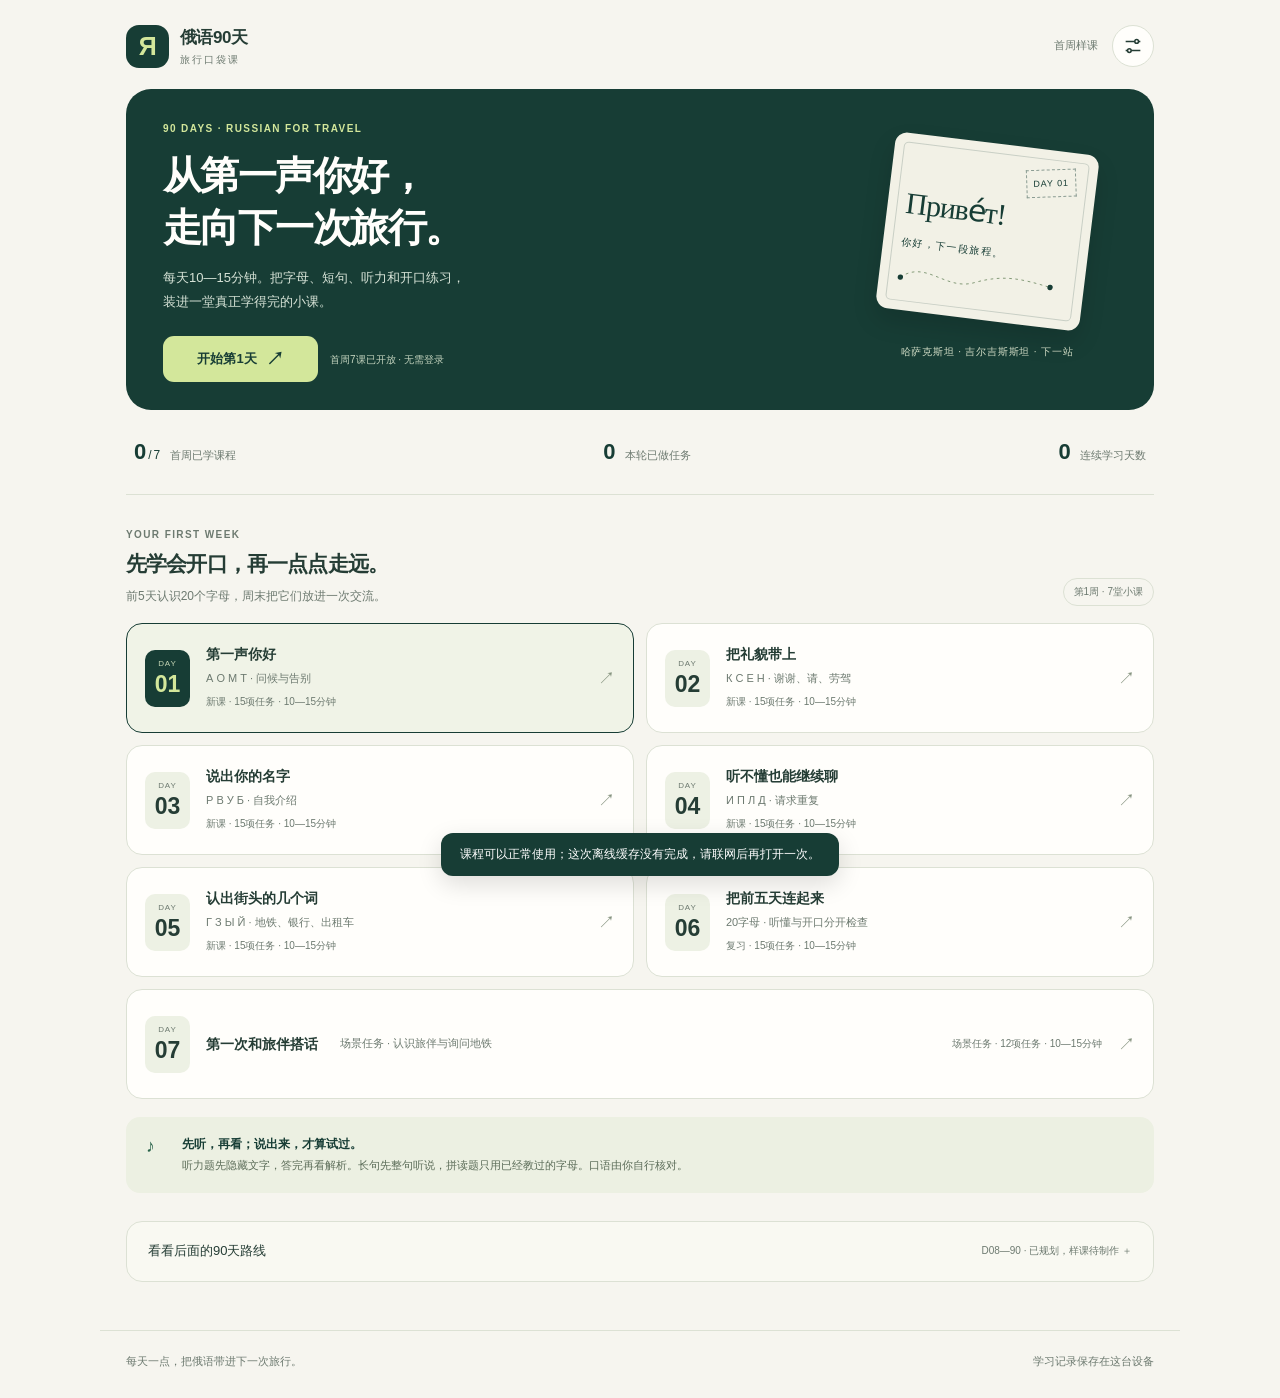
==== index.html @ 434a59df "Upload all" ====
<!doctype html>
<html lang="zh-CN">
<head>
  <meta charset="utf-8">
  <meta name="viewport" content="width=device-width,initial-scale=1,viewport-fit=cover">
  <meta name="theme-color" content="#173d35">
  <meta name="apple-mobile-web-app-capable" content="yes">
  <meta name="apple-mobile-web-app-status-bar-style" content="default">
  <meta name="description" content="每天一小课，把俄语放进旅行。首周7课：字母、短句、听力与开口练习。">
  <title>俄语90天 · 旅行口袋课</title>
  <link rel="manifest" href="./manifest.webmanifest">
  <link rel="icon" href="./icon.svg" type="image/svg+xml">
  <link rel="apple-touch-icon" href="./icon-192.png">
  <link rel="stylesheet" href="./styles.css?v=week1-4">
  <script src="./course-data.js?v=week1-4" defer></script>
  <script src="./core.js?v=week1-4" defer></script>
  <script src="./app.js?v=week1-4" defer></script>
</head>
<body>
  <a class="skip" href="#main">跳到学习内容</a>
  <header class="site-header">
    <button class="brand" id="homeLink" aria-label="回到课程首页"><span class="brand-mark" lang="ru">Я</span><span>俄语90天<small>旅行口袋课</small></span></button>
    <div class="header-actions"><span class="connection" id="connectionState">首周样课</span><button class="icon-button" id="settingsBtn" aria-label="语音与学习记录" title="语音与学习记录"><svg viewBox="0 0 24 24" fill="none" stroke="currentColor" stroke-width="1.7" aria-hidden="true"><path d="M4 7h10m4 0h2M4 17h2m4 0h10"/><circle cx="16" cy="7" r="2"/><circle cx="8" cy="17" r="2"/></svg></button></div>
  </header>
  <main id="main" tabindex="-1"></main>
  <footer class="site-footer">每天一点，把俄语带进下一次旅行。<span>学习记录保存在这台设备</span></footer>
  <dialog id="settingsDialog" aria-labelledby="settingsTitle">
    <div class="dialog-top"><h2 id="settingsTitle">语音与学习记录</h2><button class="icon-button" data-close-dialog aria-label="关闭">×</button></div>
    <p class="muted" id="voiceStatus">正在检查设备上的俄语声音。</p>
    <label class="field-label" for="voiceSelect">俄语声音</label><select id="voiceSelect"></select>
    <p class="muted small">朗读使用设备或浏览器提供的声音。离线能否朗读取决于是否有本地俄语声音。</p>
    <button class="secondary wide" id="testVoice">试听「Приве́т!」</button>
    <hr><h3>保留你的学习记录</h3><p class="muted small">完成记录、首次成绩和错项保存在当前浏览器。可以下载一份备份。</p>
    <button class="secondary wide" id="exportProgress">导出学习记录</button>
    <hr><h3>怎么安装到手机</h3><p class="muted small">部署到 GitHub Pages 后，用 iPhone 的 Safari 打开网址，再从分享菜单添加到主屏幕。首次联网打开并完成缓存后，可离线查看课程。</p>
  </dialog>
  <div id="toast" class="toast" role="status" aria-live="polite"></div>
  <noscript><p class="noscript">请开启 JavaScript 后使用课程。完整文字样课位于 docs/russian_week1_complete_lessons.md。</p></noscript>
</body>
</html>
---- styles.css ----
@charset "UTF-8";
:root{--paper:#f6f5ef;--ink:#173d35;--text:#253d35;--muted:#6d7a70;--line:#dce1d4;--lime:#d3e79b;--pale:#edf1e4;--white:#fffefb;--rust:#a44c31;--green:#29634a}
*{box-sizing:border-box}html{scroll-behavior:smooth}body{margin:0;background:var(--paper);color:var(--text);font-family:-apple-system,BlinkMacSystemFont,"Segoe UI","PingFang SC","Microsoft YaHei",sans-serif;line-height:1.6}button,input,select{font:inherit}button{cursor:pointer;color:inherit}button:disabled{cursor:default;opacity:.5}a{color:var(--ink)}button,a,input,select{touch-action:manipulation}button:focus-visible,a:focus-visible,input:focus-visible,select:focus-visible{outline:3px solid #bc8934;outline-offset:4px}svg{width:22px;height:22px}.skip{position:fixed;top:-60px;left:16px;z-index:100;background:var(--ink);color:white;padding:12px}.skip:focus{top:10px}.site-header{max-width:1080px;margin:auto;display:flex;justify-content:space-between;align-items:center;padding:24px 26px 21px}.brand{border:0;background:transparent;display:flex;gap:11px;text-align:left;align-items:center;font-size:17px;font-weight:800;letter-spacing:-.03em;padding:0}.brand small{display:block;font-size:10px;font-weight:500;letter-spacing:.19em;color:var(--muted);margin-top:1px}.brand-mark{display:grid;place-items:center;border-radius:13px;width:43px;height:43px;background:var(--ink);color:var(--lime);font-size:25px;font-weight:700}.header-actions{display:flex;gap:14px;align-items:center}.connection{font-size:11px;color:var(--muted)}.icon-button{width:42px;height:42px;border:1px solid var(--line);background:var(--white);border-radius:50%;display:grid;place-items:center;font-size:25px}.site-footer{max-width:1080px;margin:48px auto 0;padding:22px 26px 28px;color:var(--muted);font-size:11px;border-top:1px solid var(--line);display:flex;justify-content:space-between;gap:10px}.container{max-width:1080px;margin:auto;padding:0 26px}.eyebrow{font-size:10px;letter-spacing:.14em;font-weight:800;text-transform:uppercase}.hero{padding:32px 37px 28px;border-radius:25px;background:var(--ink);color:var(--white);position:relative;overflow:hidden;min-height:285px;display:grid;grid-template-columns:1fr 260px;gap:20px}.hero .eyebrow{color:var(--lime)}.hero h1{font-size:clamp(27px,3.5vw,39px);font-weight:650;line-height:1.32;letter-spacing:-.04em;margin:13px 0}.hero p{font-size:13px;line-height:1.85;color:#d8e4d8;margin:0 0 22px;max-width:460px}.hero small{color:#c2d2bd;font-size:10px;margin-left:12px}.hero-art{display:flex;flex-direction:column;justify-content:center;align-items:center}.postcard{width:205px;height:177px;border-radius:12px;background:#f2f1e6;transform:rotate(7deg);color:var(--ink);box-shadow:0 12px 25px #0002;position:relative;padding:20px 18px}.postcard:before{content:"";position:absolute;inset:9px;border:1px solid #173d3530;border-radius:5px}.postcard .stamp{position:absolute;right:20px;top:19px;font-size:9px;border:1px dashed #173d3577;padding:6px;transform:rotate(-9deg);letter-spacing:.1em}.postcard strong{display:block;font-family:Georgia,"Times New Roman",serif;font-size:30px;font-weight:400;margin-top:26px;letter-spacing:-.035em}.postcard span{font-size:10px;letter-spacing:.15em}.postcard .route-line{width:95%;height:20px;margin-top:10px}.hero-caption{font-size:10px;color:#d4dfc8;margin-top:24px;letter-spacing:.08em}.primary,.secondary,.plain-button{border-radius:11px;border:0;padding:12px 18px;font-weight:650;font-size:13px;min-height:46px;display:inline-flex;align-items:center;justify-content:center;gap:9px;text-decoration:none}.primary{background:var(--lime);color:var(--ink)}.primary.dark{background:var(--ink);color:var(--white)}.secondary{background:var(--white);border:1px solid var(--line);color:var(--ink)}.plain-button{padding:9px 3px;background:transparent;border:0;min-height:42px;font-size:12px;color:var(--muted)}.primary:hover,.secondary:hover{filter:brightness(.97)}.arrow{font-size:18px;line-height:1}.stats-strip{display:flex;justify-content:space-between;gap:20px;padding:24px 8px 25px;border-bottom:1px solid var(--line)}.stats-text{display:flex;align-items:baseline;gap:10px;font-size:11px;color:var(--muted)}.stats-text b{font-size:22px;font-weight:650;color:var(--ink);letter-spacing:-.03em}.week-intro{display:flex;justify-content:space-between;gap:20px;align-items:end;margin:32px 0 17px}.week-intro h2{font-size:21px;letter-spacing:-.04em;margin:4px 0 6px}.week-intro p{font-size:12px;color:var(--muted);margin:0}.soft-tag{display:inline-block;border:1px solid var(--line);border-radius:30px;padding:5px 10px;font-size:10px;white-space:nowrap;color:var(--muted)}.day-list{display:grid;grid-template-columns:repeat(2,minmax(0,1fr));gap:12px}.day-card{background:var(--white);border:1px solid var(--line);border-radius:16px;padding:18px;display:flex;align-items:center;gap:16px;text-align:left;min-height:110px;transition:transform .15s,border-color .15s}.day-card:hover{border-color:#9bae96;transform:translateY(-2px)}.day-card.active{border-color:var(--ink);background:#f0f3e7}.day-number{width:45px;height:57px;background:var(--pale);border-radius:10px;display:flex;flex-direction:column;align-items:center;justify-content:center;flex-shrink:0}.day-number span{font-size:8px;letter-spacing:.12em;color:var(--muted)}.day-number b{font-size:23px;line-height:1.2;font-weight:600}.day-card.active .day-number{background:var(--ink);color:var(--lime)}.day-card.active .day-number span{color:#c4d5b4}.day-info{flex:1;min-width:0}.day-info h3{font-size:14px;margin:0 0 4px;font-weight:650}.day-info p{font-size:11px;color:var(--muted);margin:0}.day-info .card-meta{font-size:10px;color:var(--muted);margin-top:8px}.day-card .chevron{color:#84927e;font-size:17px}.check-icon{color:var(--green);font-size:15px}.week-note{display:flex;gap:14px;padding:18px 20px;background:#ecf0e2;border-radius:14px;margin-top:18px;align-items:start;font-size:11px;color:#5b6c58}.week-note strong{display:block;color:var(--ink);font-size:12px;margin-bottom:3px}.note-number{font-size:18px;line-height:1.3;color:var(--green);min-width:22px}.roadmap{margin:28px 0 0;border:1px solid var(--line);border-radius:16px;background:#f9f9f2}.roadmap summary{list-style:none;padding:19px 21px;font-size:13px;cursor:pointer;display:flex;justify-content:space-between;align-items:center}.roadmap summary::-webkit-details-marker{display:none}.roadmap summary span{font-size:10px;color:var(--muted)}.roadmap-body{padding:0 21px 20px;max-height:370px;overflow:auto}.plan-row{display:flex;gap:13px;padding:9px 0;border-top:1px solid var(--line);font-size:11px;align-items:baseline}.plan-row b{font-size:10px;min-width:27px;color:var(--muted)}.plan-row span{flex:1}.plan-row small{color:var(--muted);font-size:9px}.page-top{display:flex;align-items:center;justify-content:space-between;margin:1px 0 16px}.back{border:0;background:transparent;font-size:12px;padding:8px 0;color:var(--muted)}.lesson-layout{display:grid;grid-template-columns:210px minmax(0,1fr);gap:28px;align-items:start}.lesson-sidebar{position:sticky;top:20px;padding:18px 0;border-top:1px solid var(--line)}.lesson-sidebar .eyebrow{color:var(--muted);font-size:9px}.lesson-sidebar h2{font-size:21px;line-height:1.45;margin:8px 0 12px;font-weight:650}.lesson-sidebar p{font-size:11px;color:var(--muted);line-height:1.8}.side-track{padding:0;list-style:none;margin:22px 0;font-size:11px}.side-track li{padding:8px 0;color:var(--muted);display:flex;align-items:center;gap:9px}.side-dot{display:inline-flex;align-items:center;justify-content:center;width:19px;height:19px;background:#e5e9dc;border-radius:50%;font-size:9px;color:var(--muted)}.side-track .current{color:var(--ink);font-weight:650}.side-track .current .side-dot{background:var(--ink);color:var(--lime)}.side-track .passed .side-dot{background:var(--lime);color:var(--ink)}.lesson-main{background:var(--white);border:1px solid var(--line);border-radius:20px;padding:27px 29px}.lesson-main h1{font-size:25px;margin:0 0 9px;line-height:1.4;letter-spacing:-.04em}.lead{color:var(--muted);font-size:12px;line-height:1.9;margin:0 0 22px}.section-label{font-size:12px;font-weight:700;margin:24px 0 12px;display:flex;align-items:center;gap:9px}.section-label span{font-size:9px;color:var(--muted);font-weight:400}.letters{display:grid;grid-template-columns:repeat(4,minmax(0,1fr));gap:8px}.letter{border:1px solid var(--line);border-radius:12px;padding:13px 7px;text-align:center;background:#fafaf5}.letter strong{font-family:Georgia,"Times New Roman",serif;font-size:34px;font-weight:400;display:block;line-height:1.15}.letter small{display:block;min-height:17px;font-size:10px;color:var(--muted);margin-top:5px}.audio-mini{border:0;background:transparent;padding:8px 4px;min-height:39px;font-size:10px;color:var(--ink)}.letter-details{font-size:11px;margin-top:12px;color:var(--muted);line-height:1.8}.letter-details p{margin:6px 0}.reading-note{font-size:11px;background:var(--pale);border-radius:12px;padding:14px 16px;margin:15px 0 0;color:#56674e;line-height:1.9}.vocab-list{display:grid;gap:8px}.vocab-row{display:flex;gap:12px;justify-content:space-between;align-items:center;border:1px solid var(--line);border-radius:12px;padding:13px 15px}.vocab-row .ru{font-size:19px;font-family:Georgia,"Times New Roman",serif;color:var(--ink);overflow-wrap:anywhere}.vocab-row .zh{font-size:11px;color:var(--muted);margin-top:2px}.vocab-row .usage{font-size:10px;color:#7c8779;margin-top:5px;line-height:1.65}.vocab-row button{flex-shrink:0}.phrase-card{background:var(--pale);padding:17px 18px;border-radius:13px;margin:9px 0}.phrase-card .ru{font-size:22px;font-family:Georgia,"Times New Roman",serif;line-height:1.45;overflow-wrap:anywhere}.phrase-card p{font-size:11px;color:var(--muted);margin:6px 0 3px}.audio-line{display:flex;gap:14px}.notes{padding:0;margin:0;list-style:none}.notes li{display:flex;gap:10px;padding:9px 0;font-size:11px;color:var(--muted);line-height:1.85}.notes li:before{content:"·";color:var(--ink)}.lesson-bottom{border-top:1px solid var(--line);margin-top:23px;padding-top:20px;display:flex;align-items:center;justify-content:space-between;gap:14px}.lesson-bottom .muted{font-size:10px}.muted{color:var(--muted)}.small{font-size:11px;line-height:1.85}.wide{width:100%}.quiz-top{display:flex;gap:15px;align-items:center;margin-bottom:22px}.progress{height:4px;border-radius:10px;background:#e8ece0;flex:1;overflow:hidden}.progress span{display:block;background:var(--ink);height:100%;transition:width .2s}.quiz-counter{font-size:10px;color:var(--muted);white-space:nowrap}.question-category{display:flex;align-items:center;gap:7px;color:var(--green);font-size:10px;margin-bottom:11px}.question-dot{width:5px;height:5px;border-radius:50%;background:var(--green)}.question-text{font-size:20px;line-height:1.65;letter-spacing:-.025em;margin:8px 0 22px;font-weight:600;overflow-wrap:anywhere}.option-grid{display:grid;grid-template-columns:repeat(2,minmax(0,1fr));gap:10px}.option{background:#fafaf5;border:1px solid var(--line);border-radius:12px;min-height:62px;padding:13px 14px;text-align:left;display:flex;align-items:center;gap:10px;font-size:13px;line-height:1.6;overflow-wrap:anywhere}.option-letter{font-size:9px;border:1px solid #cfd7c6;border-radius:5px;width:20px;height:22px;flex-shrink:0;display:grid;place-items:center;color:var(--muted)}.option:hover:not(:disabled){border-color:var(--ink);background:var(--pale)}.option.correct{background:#eaf2e4;border-color:#64886c;opacity:1;color:var(--ink)}.option.wrong{background:#fbede6;border-color:#be765e;opacity:1}.option:disabled:not(.correct):not(.wrong){opacity:.6}.quiz-help{display:flex;justify-content:space-between;align-items:center;margin:17px 0 0;gap:12px}.feedback{margin-top:23px;padding:17px 18px;border-radius:13px;background:var(--pale);font-size:12px;line-height:1.9}.feedback.wrong{background:#f9ede5;color:#744c35}.feedback h3{font-size:14px;margin:0 0 6px}.feedback p{margin:3px 0}.feedback .reference{white-space:pre-line;font-family:Georgia,"Times New Roman",serif;font-size:18px;color:var(--ink);margin:10px 0}.feedback .primary{margin-top:14px}.listen-card{background:var(--pale);border-radius:14px;min-height:140px;display:flex;flex-direction:column;align-items:center;justify-content:center;padding:20px;margin-bottom:20px}.listen-main{width:57px;height:57px;border:0;border-radius:50%;background:var(--ink);color:var(--lime);display:grid;place-items:center}.listen-card p{font-size:10px;color:var(--muted);margin:11px 0 0}.speed-row{display:flex;gap:9px;justify-content:center;margin-top:8px}.speed-row button{border:0;background:transparent;font-size:10px;padding:7px 9px;color:var(--muted);min-height:32px}.sound-warning{font-size:10px;color:var(--rust);line-height:1.7;margin-top:10px;text-align:center}.listen-reveal{margin-top:11px;font-family:Georgia,"Times New Roman",serif;font-size:22px;text-align:center;color:var(--ink)}.match-grid{display:grid;grid-template-columns:1fr 1fr;gap:20px}.match-col{display:grid;gap:9px}.match-button{border:1px solid var(--line);border-radius:10px;background:#fafaf4;min-height:51px;font-family:Georgia,"Times New Roman",serif;font-size:25px}.match-button.selected{background:var(--ink);color:var(--lime);border-color:var(--ink)}.match-button.matched{background:#e8efdf;border-color:#becfb4;color:#5f7954;opacity:.7}.match-message{font-size:11px;min-height:24px;color:var(--rust);margin-top:9px}.order-answer{background:var(--pale);border:1px dashed #c3cfb8;border-radius:12px;min-height:90px;padding:14px;display:flex;gap:8px;align-content:flex-start;align-items:center;flex-wrap:wrap;margin-bottom:16px}.order-placeholder{font-size:11px;color:#7c8b72}.token-bank{display:flex;gap:8px;flex-wrap:wrap}.token{padding:10px 14px;border-radius:9px;background:var(--white);border:1px solid var(--line);font-family:Georgia,"Times New Roman",serif;font-size:18px;min-height:45px}.token.used{opacity:.25}.order-check{margin-top:20px;display:flex;justify-content:space-between;align-items:center;gap:10px}.oral-box{padding:18px;background:var(--pale);border-radius:13px}.oral-box h3{font-size:12px;margin:0 0 12px}.checklist{list-style:none;padding:0;margin:0}.checklist li{font-size:12px;margin:9px 0;display:flex;gap:8px}.checklist li:before{content:"○";color:var(--green)}.self-options{display:grid;gap:8px;margin:18px 0}.self-option{border:1px solid var(--line);border-radius:11px;padding:13px;display:flex;gap:10px;align-items:center;font-size:12px;cursor:pointer}.self-option:has(input:checked){border-color:var(--ink);background:var(--pale)}.self-option input{accent-color:var(--ink);width:16px;height:16px}.result-head{text-align:center;padding:10px 0 14px}.result-badge{width:62px;height:62px;border-radius:50%;background:var(--pale);display:grid;place-items:center;margin:0 auto 15px;font-size:25px;color:var(--green)}.result-head h1{margin-bottom:8px}.result-head p{font-size:12px;color:var(--muted)}.result-stats{display:grid;grid-template-columns:repeat(3,1fr);gap:8px;margin:17px 0}.result-stat{padding:15px 7px;border:1px solid var(--line);background:#fafbf5;border-radius:11px;text-align:center}.result-stat b{font-size:23px;font-weight:600;display:block}.result-stat span{font-size:9px;color:var(--muted)}.result-note{font-size:11px;color:var(--muted);line-height:1.9;margin:15px 0}.weak-list{display:grid;gap:8px}.weak-item{border:1px solid var(--line);padding:12px 14px;border-radius:11px;font-size:11px}.weak-item b{display:block;margin-bottom:5px;font-size:11px;color:var(--ink)}.weak-item p{color:var(--muted);margin:0}.result-actions{display:flex;gap:10px;flex-wrap:wrap;margin-top:24px}.result-first{background:var(--pale);padding:13px 15px;border-radius:11px;font-size:11px;line-height:1.9;margin-top:15px}.empty-state{padding:45px;text-align:center}.toast{position:fixed;left:50%;bottom:24px;transform:translate(-50%,15px);opacity:0;pointer-events:none;background:var(--ink);color:white;border-radius:12px;padding:12px 19px;font-size:12px;max-width:90vw;transition:opacity .15s,transform .15s;z-index:99;box-shadow:0 8px 25px #0002}.toast.show{opacity:1;transform:translate(-50%,0)}dialog{border:1px solid var(--line);border-radius:20px;padding:24px;width:min(460px,calc(100vw - 30px));background:var(--white);color:var(--ink);max-height:86vh;overflow:auto}dialog::backdrop{background:#11281f66;backdrop-filter:blur(3px)}.dialog-top{display:flex;align-items:center;justify-content:space-between;gap:15px;margin-bottom:12px}.dialog-top h2{font-size:18px;margin:0}dialog h3{font-size:13px;margin:16px 0 7px}dialog hr{border:0;border-top:1px solid var(--line);margin:23px 0}select{width:100%;padding:11px;border:1px solid var(--line);border-radius:10px;background:#fafbf5;color:var(--ink);font-size:12px}.field-label{display:block;font-size:11px;margin:14px 0 7px}.noscript{padding:30px}.button-row{display:flex;gap:9px;flex-wrap:wrap}.sr-only{position:absolute;width:1px;height:1px;overflow:hidden;clip-path:inset(50%)}
@media(min-width:800px){.day-card:last-child{grid-column:1 / -1}.day-card:last-child .day-info{display:flex;align-items:center;gap:22px}.day-card:last-child .day-info h3{margin:0}.day-card:last-child .card-meta{margin:0 0 0 auto}.hero .primary{min-width:155px}.lesson-main{min-height:460px}}
@media(max-width:760px){.site-header{padding:19px 18px}.container{padding:0 17px}.header-actions{gap:10px}.hero{padding:25px 23px;grid-template-columns:1fr 145px;min-height:255px;gap:5px;border-radius:20px}.hero h1{font-size:29px}.hero p{font-size:12px;margin-bottom:19px}.postcard{width:133px;height:142px;padding:16px 12px;transform:rotate(8deg)}.postcard strong{font-size:23px;margin-top:31px}.postcard span{font-size:7px;letter-spacing:.12em}.postcard .stamp{font-size:6px;top:17px;right:16px;padding:4px}.postcard .route-line{height:15px;margin-top:8px}.hero-caption{font-size:8px;margin-top:19px}.hero small{display:block;margin:10px 0 0}.stats-strip{padding:20px 2px;gap:9px}.stats-text{display:block;font-size:10px}.stats-text b{display:block;font-size:21px;margin-bottom:1px}.week-intro{margin-top:26px;gap:10px}.week-intro h2{font-size:19px}.week-intro p{font-size:11px;max-width:260px}.day-list{gap:10px}.day-card{padding:14px;gap:11px;min-height:121px;align-items:start}.day-number{width:34px;height:49px;border-radius:8px}.day-number b{font-size:20px}.day-info h3{font-size:12px;line-height:1.7}.day-info p{font-size:10px;line-height:1.75}.day-info .card-meta{font-size:9px}.day-card .chevron{display:none}.week-note{padding:15px;font-size:10px}.site-footer{padding:20px 18px 26px;margin-top:33px;font-size:10px;flex-direction:column;gap:4px}.lesson-layout{display:block}.lesson-sidebar{position:static;border:0;padding:0}.lesson-sidebar .eyebrow,.lesson-sidebar h2,.lesson-sidebar p{display:none}.side-track{display:flex;justify-content:center;margin:0 0 18px;gap:22px}.side-track li{font-size:10px;padding:0}.side-dot{width:18px;height:18px;font-size:9px}.lesson-main{padding:23px 19px;border-radius:17px}.lesson-main h1{font-size:23px}.lead{font-size:11px}.letter strong{font-size:29px}.letters{gap:6px}.letter{padding:13px 3px}.letter small{font-size:8px}.vocab-row .ru{font-size:18px}.phrase-card .ru{font-size:21px}.question-text{font-size:19px}.option-grid{gap:8px}.option{font-size:12px;padding:12px 10px;min-height:62px}.option-letter{width:18px;font-size:8px}.question-category{font-size:9px}.lesson-bottom{align-items:stretch;flex-direction:column-reverse;gap:9px}.lesson-bottom .primary{width:100%}.lesson-bottom .muted{text-align:center}.quiz-help .plain-button{font-size:10px}.result-stat b{font-size:21px}.result-stat span{font-size:8px}.result-actions>*{flex:1}.match-grid{gap:15px}.roadmap summary{padding:17px;font-size:12px}.roadmap summary span{font-size:9px}.roadmap-body{padding:0 17px 17px}}
@media(max-width:430px){.hero{grid-template-columns:1fr}.hero-art{display:none}.hero h1{font-size:31px;margin:12px 0}.hero p{max-width:310px}.hero small{display:inline;margin-left:8px;font-size:9px}.day-list{grid-template-columns:1fr}.day-card{align-items:center;min-height:99px;padding:15px 16px}.day-number{width:40px;height:51px}.day-info h3{font-size:13px}.day-info p{font-size:10px}.day-info .card-meta{font-size:9px;margin-top:5px}.day-card .chevron{display:block}.soft-tag{font-size:9px;padding:5px 8px}.option-grid{grid-template-columns:1fr}.option{min-height:53px}.brand{font-size:16px}.brand-mark{width:39px;height:39px}.brand small{font-size:9px}.header-actions .connection{font-size:10px}.lesson-main{padding:20px 16px}.result-actions{flex-direction:column}.quiz-help{gap:7px}.quiz-counter{font-size:9px}.result-stats{gap:6px}.self-option{font-size:11px}.side-track{gap:16px}}
@media(prefers-reduced-motion:reduce){html{scroll-behavior:auto}*,*:before,*:after{transition:none!important;animation:none!important}}
@media(max-width:760px){.lesson-main .lead,.letter-details,.reading-note,.notes li{font-size:13px}.vocab-row .ru{font-size:22px}.vocab-row .zh{font-size:13px}.vocab-row .usage{font-size:12px}.phrase-card .ru{font-size:24px}.phrase-card p{font-size:13px}.option{font-size:16px}.feedback{font-size:13px}.feedback .small,.self-option,.checklist li,.oral-box .small{font-size:13px}.result-note,.result-first,.weak-item{font-size:12px}.audio-mini{font-size:11px}.section-label{font-size:13px}}
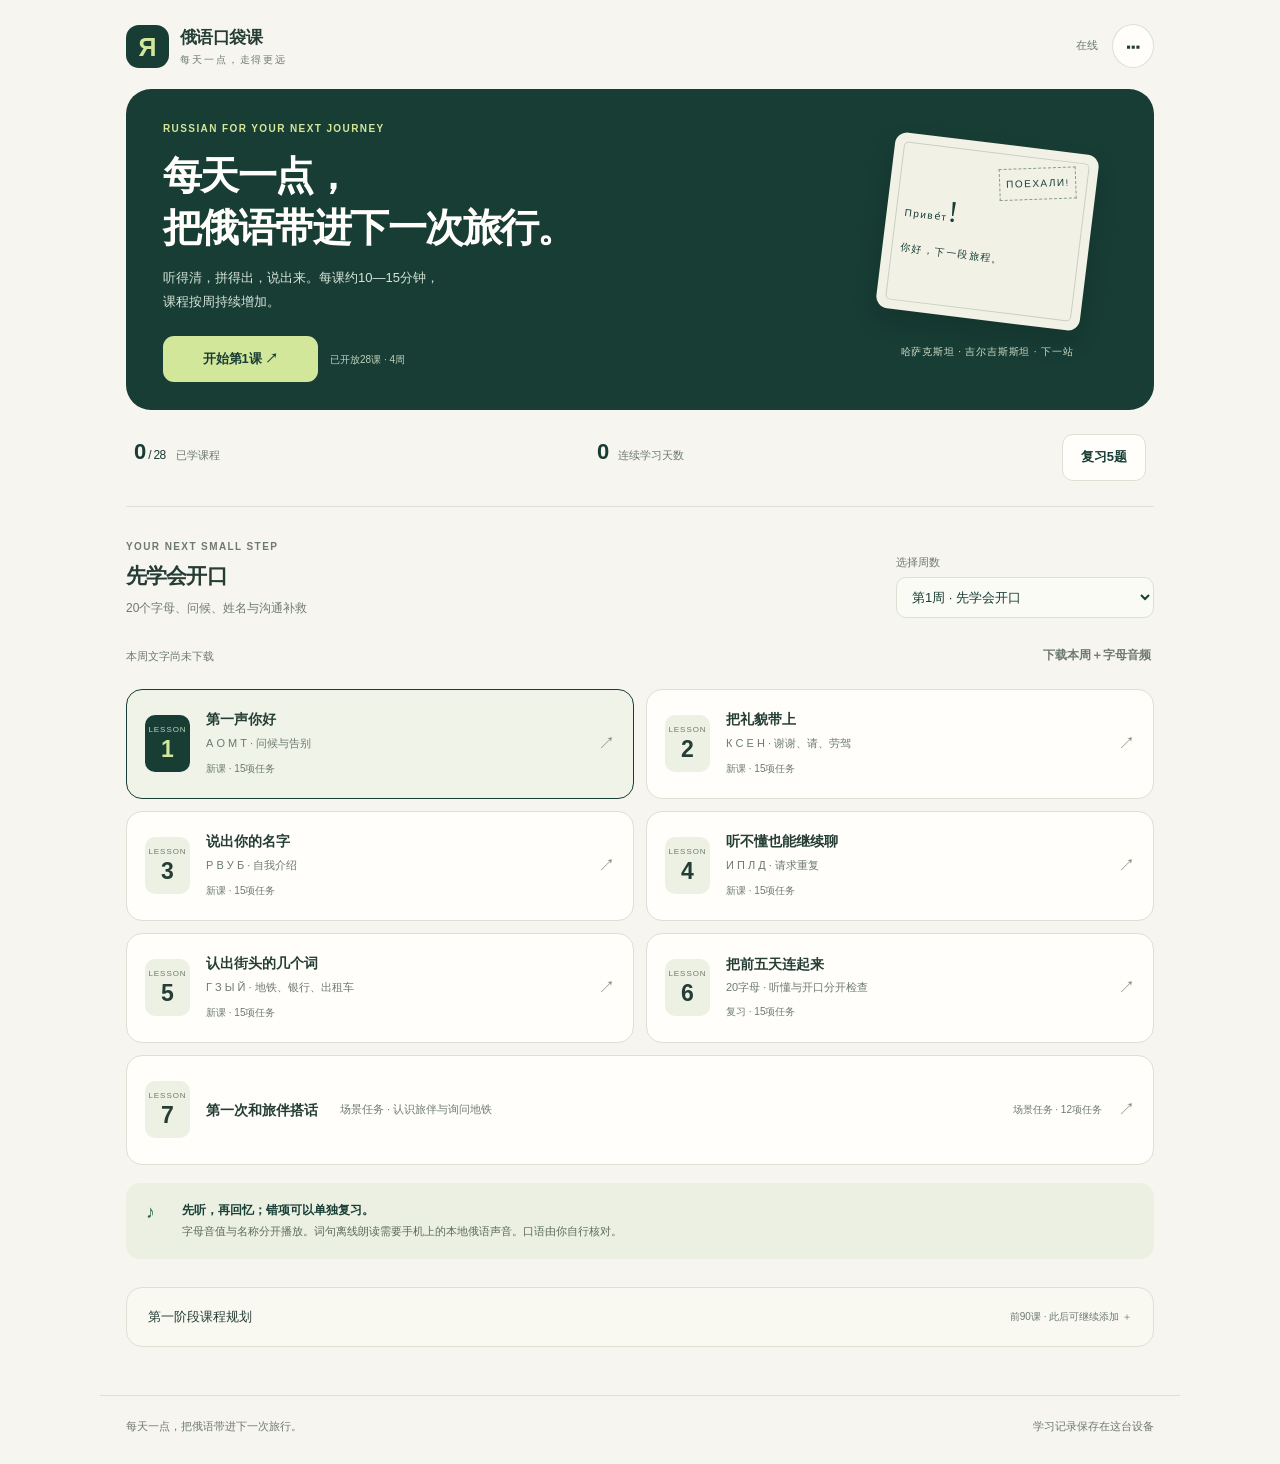
==== commit 4f711166: "new version" ====
--- a/index.html
+++ b/index.html
@@ -6,35 +6,44 @@
   <meta name="theme-color" content="#173d35">
   <meta name="apple-mobile-web-app-capable" content="yes">
   <meta name="apple-mobile-web-app-status-bar-style" content="default">
-  <meta name="description" content="每天一小课，把俄语放进旅行。首周7课：字母、短句、听力与开口练习。">
-  <title>俄语90天 · 旅行口袋课</title>
+  <meta name="description" content="每天一小课，把俄语放进旅行。课程按周持续增加，练习听、说、读和键盘拼写。">
+  <title>俄语旅行口袋课</title>
   <link rel="manifest" href="./manifest.webmanifest">
   <link rel="icon" href="./icon.svg" type="image/svg+xml">
   <link rel="apple-touch-icon" href="./icon-192.png">
-  <link rel="stylesheet" href="./styles.css?v=week1-4">
-  <script src="./course-data.js?v=week1-4" defer></script>
-  <script src="./core.js?v=week1-4" defer></script>
-  <script src="./app.js?v=week1-4" defer></script>
+  <link rel="stylesheet" href="./styles.css?v=pocket-2-1">
+  <link rel="preload" href="./assets/fonts/pocket-cyrillic.woff" as="font" type="font/woff" crossorigin>
+  <script src="./core.js?v=pocket-2-1" defer></script>
+  <script src="./loader.js?v=pocket-2-1" defer></script>
+  <script src="./audio.js?v=pocket-2-1" defer></script>
+  <script src="./app.js?v=pocket-2-1" defer></script>
 </head>
 <body>
   <a class="skip" href="#main">跳到学习内容</a>
   <header class="site-header">
-    <button class="brand" id="homeLink" aria-label="回到课程首页"><span class="brand-mark" lang="ru">Я</span><span>俄语90天<small>旅行口袋课</small></span></button>
-    <div class="header-actions"><span class="connection" id="connectionState">首周样课</span><button class="icon-button" id="settingsBtn" aria-label="语音与学习记录" title="语音与学习记录"><svg viewBox="0 0 24 24" fill="none" stroke="currentColor" stroke-width="1.7" aria-hidden="true"><path d="M4 7h10m4 0h2M4 17h2m4 0h10"/><circle cx="16" cy="7" r="2"/><circle cx="8" cy="17" r="2"/></svg></button></div>
+    <button class="brand" id="homeLink" aria-label="回到课程首页"><span class="brand-mark" lang="ru">Я</span><span>俄语口袋课<small>每天一点，走得更远</small></span></button>
+    <div class="header-actions"><span class="connection" id="connectionState">在线</span><button class="icon-button" id="settingsBtn" aria-label="更多功能" title="更多功能">⋯</button></div>
   </header>
   <main id="main" tabindex="-1"></main>
   <footer class="site-footer">每天一点，把俄语带进下一次旅行。<span>学习记录保存在这台设备</span></footer>
   <dialog id="settingsDialog" aria-labelledby="settingsTitle">
-    <div class="dialog-top"><h2 id="settingsTitle">语音与学习记录</h2><button class="icon-button" data-close-dialog aria-label="关闭">×</button></div>
+    <div class="dialog-top"><h2 id="settingsTitle">更多功能</h2><button class="icon-button" data-close-dialog aria-label="关闭">×</button></div>
+    <button class="primary dark wide" id="alphabetLink">33个字母表 · 点读与清浊对照</button>
+    <hr><h3>朗读声音</h3>
     <p class="muted" id="voiceStatus">正在检查设备上的俄语声音。</p>
     <label class="field-label" for="voiceSelect">俄语声音</label><select id="voiceSelect"></select>
-    <p class="muted small">朗读使用设备或浏览器提供的声音。离线能否朗读取决于是否有本地俄语声音。</p>
-    <button class="secondary wide" id="testVoice">试听「Приве́т!」</button>
+    <p class="muted small">字母音值有固定录音。词句离线朗读取决于设备是否有本地俄语声音。</p>
+    <button class="secondary wide" id="testVoice" data-voice-key="voice-test">试听「Приве́т!」</button>
     <hr><h3>保留你的学习记录</h3><p class="muted small">完成记录、首次成绩和错项保存在当前浏览器。可以下载一份备份。</p>
     <button class="secondary wide" id="exportProgress">导出学习记录</button>
-    <hr><h3>怎么安装到手机</h3><p class="muted small">部署到 GitHub Pages 后，用 iPhone 的 Safari 打开网址，再从分享菜单添加到主屏幕。首次联网打开并完成缓存后，可离线查看课程。</p>
+    <label class="secondary wide import-label">导入学习记录<input type="file" id="importProgress" accept="application/json,.json"></label>
+    <p class="muted small">导入会合并课号；同一课使用备份中的记录。导入后可撤销。</p>
+    <button class="plain-button" id="undoImport" hidden>撤销上次导入</button>
+    <hr><button class="secondary wide" id="checkUpdates">检查新课程与应用更新</button>
+    <hr><h3>怎么安装到手机</h3><p class="muted small">用 Safari 打开 GitHub Pages 网址，从分享菜单添加到主屏幕。首页可下载一周课程和字母音频。词句声音还需要本地俄语语音。</p>
   </dialog>
   <div id="toast" class="toast" role="status" aria-live="polite"></div>
+  <div id="playbackState" class="playback-state" role="status" aria-live="polite"></div>
   <noscript><p class="noscript">请开启 JavaScript 后使用课程。完整文字样课位于 docs/russian_week1_complete_lessons.md。</p></noscript>
 </body>
 </html>
--- a/styles.css
+++ b/styles.css
@@ -6,3 +6,21 @@
 @media(max-width:430px){.hero{grid-template-columns:1fr}.hero-art{display:none}.hero h1{font-size:31px;margin:12px 0}.hero p{max-width:310px}.hero small{display:inline;margin-left:8px;font-size:9px}.day-list{grid-template-columns:1fr}.day-card{align-items:center;min-height:99px;padding:15px 16px}.day-number{width:40px;height:51px}.day-info h3{font-size:13px}.day-info p{font-size:10px}.day-info .card-meta{font-size:9px;margin-top:5px}.day-card .chevron{display:block}.soft-tag{font-size:9px;padding:5px 8px}.option-grid{grid-template-columns:1fr}.option{min-height:53px}.brand{font-size:16px}.brand-mark{width:39px;height:39px}.brand small{font-size:9px}.header-actions .connection{font-size:10px}.lesson-main{padding:20px 16px}.result-actions{flex-direction:column}.quiz-help{gap:7px}.quiz-counter{font-size:9px}.result-stats{gap:6px}.self-option{font-size:11px}.side-track{gap:16px}}
 @media(prefers-reduced-motion:reduce){html{scroll-behavior:auto}*,*:before,*:after{transition:none!important;animation:none!important}}
 @media(max-width:760px){.lesson-main .lead,.letter-details,.reading-note,.notes li{font-size:13px}.vocab-row .ru{font-size:22px}.vocab-row .zh{font-size:13px}.vocab-row .usage{font-size:12px}.phrase-card .ru{font-size:24px}.phrase-card p{font-size:13px}.option{font-size:16px}.feedback{font-size:13px}.feedback .small,.self-option,.checklist li,.oral-box .small{font-size:13px}.result-note,.result-first,.weak-item{font-size:12px}.audio-mini{font-size:11px}.section-label{font-size:13px}}
+
+/* A bundled Cyrillic face keeps the vowel and U+0301 in the same font. */
+@font-face{font-family:PocketCyrillic;src:url('./assets/fonts/pocket-cyrillic.woff') format('woff');font-weight:400;font-style:normal;font-display:swap}
+@font-face{font-family:PocketCyrillic;src:url('./assets/fonts/pocket-cyrillic-bold.woff') format('woff');font-weight:600 900;font-style:normal;font-display:swap}
+.ru-word,[lang=ru],textarea{font-family:PocketCyrillic,"Arial",sans-serif;font-kerning:normal;font-variant-ligatures:normal;letter-spacing:normal;word-break:normal;overflow-wrap:normal;hyphens:none;line-height:1.8}
+.ru-word{white-space:nowrap;font-size:inherit;letter-spacing:0}
+button{min-height:44px}.audio-mini{display:inline-flex;align-items:center;justify-content:center;gap:5px;min-width:44px;min-height:44px;padding:8px}.audio-mini svg{width:19px;height:19px;flex-shrink:0}
+.playing{background:#dcebb6!important;color:#173d35!important}.playing .sound-waves{animation:soundPulse .65s infinite alternate}.audio-loading{opacity:.6}.audio-loading svg{animation:soundPulse .4s infinite alternate}@keyframes soundPulse{from{opacity:.25}to{opacity:1}}
+.playback-state{position:fixed;right:16px;bottom:calc(12px + env(safe-area-inset-bottom));font-size:11px;color:var(--muted);pointer-events:none;z-index:3;background:var(--paper);border-radius:5px;padding:0 5px}.playback-state:empty{display:none}
+.learn-tabs{display:grid;grid-template-columns:repeat(3,minmax(0,1fr));gap:6px;margin:20px 0}.learn-tabs button{border:1px solid var(--line);border-radius:10px;background:var(--paper);font-size:12px;padding:8px 4px}.learn-tabs .selected{background:var(--ink);color:var(--white)}
+.sticky-actions{position:sticky;bottom:0;background:#fffefbf5;backdrop-filter:blur(10px);padding:15px 0 calc(12px + env(safe-area-inset-bottom));z-index:2;display:flex;flex-wrap:wrap;gap:8px}.sticky-actions>span{flex:1 0 100%}.sticky-actions button:last-child{margin-left:auto}
+.week-picker{font-size:11px;color:var(--muted);max-width:290px}.week-picker select{max-width:100%;font-size:13px;margin-top:5px}.download-row{display:flex;align-items:center;justify-content:space-between;gap:12px;margin:0 0 12px}.stats-text small{font-size:12px;font-weight:400}
+.alphabet-grid{display:grid;grid-template-columns:repeat(4,minmax(0,1fr));gap:10px}.alphabet-page{max-width:950px}.alphabet-page>.lead{max-width:700px}.letter-face{display:flex;flex-direction:column;align-items:center;justify-content:center;width:100%;background:transparent;border:0;border-radius:8px;padding:6px;min-height:80px}.letter strong{font-family:PocketCyrillic,sans-serif;font-size:32px;line-height:1.7}.letter-face svg{width:18px;height:18px}.letter details{border-top:1px solid var(--line);margin-top:6px;padding-top:6px;font-size:12px;text-align:left}.letter details summary{cursor:pointer;min-height:44px;display:flex;align-items:center;justify-content:center;font-size:11px}.letter details p{line-height:1.9}.letter small{font-size:12px}
+textarea{display:block;width:100%;box-sizing:border-box;border:1.5px solid #a9b79f;border-radius:12px;background:white;padding:13px 14px;font-size:22px;color:var(--ink);resize:vertical;min-height:90px;scroll-margin:20px}textarea:focus{outline:3px solid #d3e79b;outline-offset:2px}.copy-reference{font-size:24px;background:var(--pale);padding:12px;border-radius:10px}.writing-diff{font-size:22px;white-space:pre-wrap}.writing-diff del{background:#f8d9d1;color:#8a2717;text-decoration:line-through}.writing-diff ins{background:#dcebb6;color:#194d30;text-decoration:none}.import-label{margin-top:10px;cursor:pointer}.import-label input{max-width:100%;font-size:12px}.reference{white-space:pre-line}.question-text{line-height:1.85}.feedback .primary{margin-top:10px}
+[hidden]{display:none!important}
+@media(max-width:650px){.week-intro{align-items:stretch;flex-direction:column}.week-picker{max-width:100%}.alphabet-grid{grid-template-columns:repeat(2,minmax(0,1fr))}.letters{grid-template-columns:repeat(2,minmax(0,1fr))}.stats-strip{gap:9px;align-items:center}.stats-text{gap:5px;flex-wrap:wrap;font-size:10px}.stats-strip .secondary{padding:10px;font-size:12px}.stats-text b{font-size:21px}.download-row{align-items:flex-start}.download-row .plain-button{padding-top:0;font-size:11px;flex-shrink:0}.hero h1{font-size:28px}.site-header{padding:18px}.container{padding:0 15px}.lesson-main{padding:20px 17px}.vocab-row{padding:12px 10px;gap:6px}.vocab-row .ru{font-size:22px}.vocab-row .usage{font-size:12px}.vocab-row .zh{font-size:13px}.phrase-card .ru{font-size:22px}.lead,.notes,.reading-note,.letter-details{font-size:13px;line-height:1.9}.lesson-sidebar{display:none}.lesson-layout{grid-template-columns:minmax(0,1fr)}.lesson-bottom .primary{width:auto}.toast{bottom:calc(32px + env(safe-area-inset-bottom))}.learn-tabs{position:relative}.question-text{font-size:23px}}
+@media(prefers-reduced-motion:reduce){.playing .sound-waves,.audio-loading svg{animation:none}*{scroll-behavior:auto!important}}
+.sticky-actions{flex-direction:row;align-items:center}.sticky-actions>span{text-align:left!important}.sticky-actions button{width:auto}.alphabet-page .reading-note{font-size:13px}
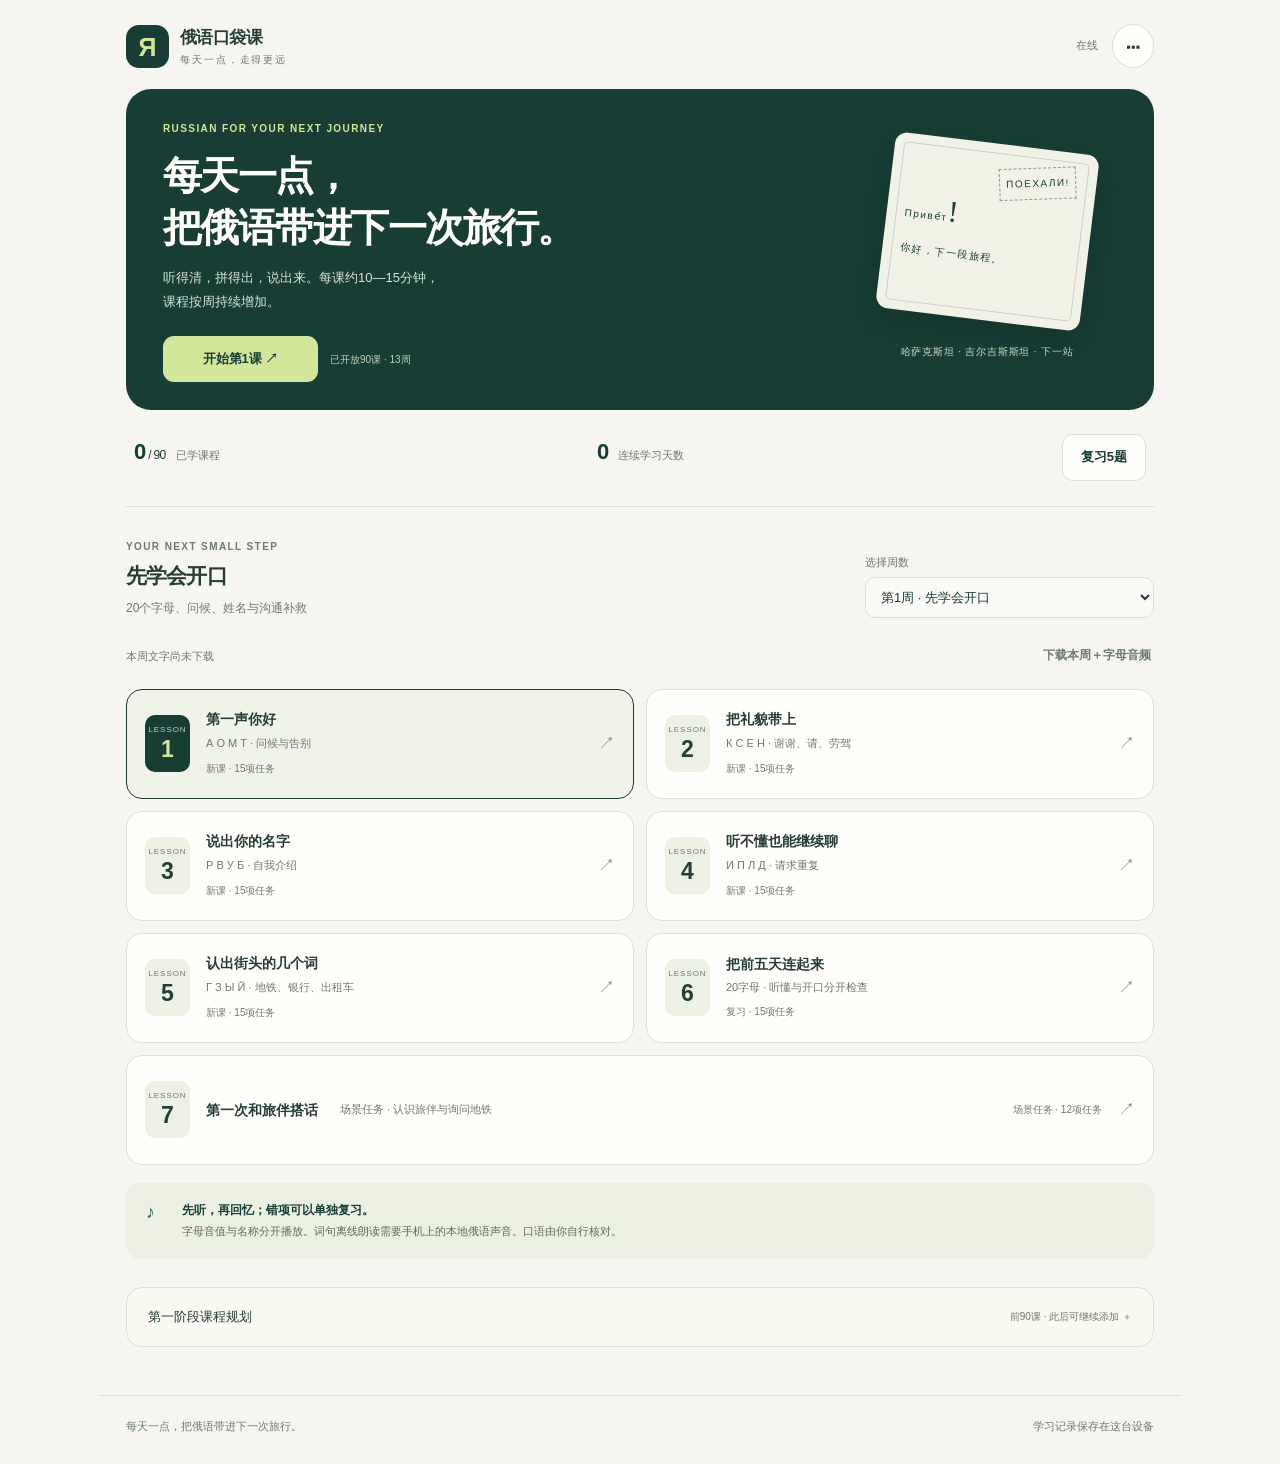
==== commit 3ea8b616: "Add files via upload" ====
--- a/index.html
+++ b/index.html
@@ -11,12 +11,12 @@
   <link rel="manifest" href="./manifest.webmanifest">
   <link rel="icon" href="./icon.svg" type="image/svg+xml">
   <link rel="apple-touch-icon" href="./icon-192.png">
-  <link rel="stylesheet" href="./styles.css?v=pocket-2-1">
+  <link rel="stylesheet" href="./styles.css?v=pocket-2-2">
   <link rel="preload" href="./assets/fonts/pocket-cyrillic.woff" as="font" type="font/woff" crossorigin>
-  <script src="./core.js?v=pocket-2-1" defer></script>
-  <script src="./loader.js?v=pocket-2-1" defer></script>
-  <script src="./audio.js?v=pocket-2-1" defer></script>
-  <script src="./app.js?v=pocket-2-1" defer></script>
+  <script src="./core.js?v=pocket-2-2" defer></script>
+  <script src="./loader.js?v=pocket-2-2" defer></script>
+  <script src="./audio.js?v=pocket-2-2" defer></script>
+  <script src="./app.js?v=pocket-2-2" defer></script>
 </head>
 <body>
   <a class="skip" href="#main">跳到学习内容</a>
@@ -34,6 +34,7 @@
     <label class="field-label" for="voiceSelect">俄语声音</label><select id="voiceSelect"></select>
     <p class="muted small">字母音值有固定录音。词句离线朗读取决于设备是否有本地俄语声音。</p>
     <button class="secondary wide" id="testVoice" data-voice-key="voice-test">试听「Приве́т!」</button>
+    <p class="muted small">v2.2：已加入静音模式播放兼容处理。请保持媒体音量；部分iOS版本的词句朗读仍可能需要关闭静音，以本机试听为准。</p>
     <hr><h3>保留你的学习记录</h3><p class="muted small">完成记录、首次成绩和错项保存在当前浏览器。可以下载一份备份。</p>
     <button class="secondary wide" id="exportProgress">导出学习记录</button>
     <label class="secondary wide import-label">导入学习记录<input type="file" id="importProgress" accept="application/json,.json"></label>
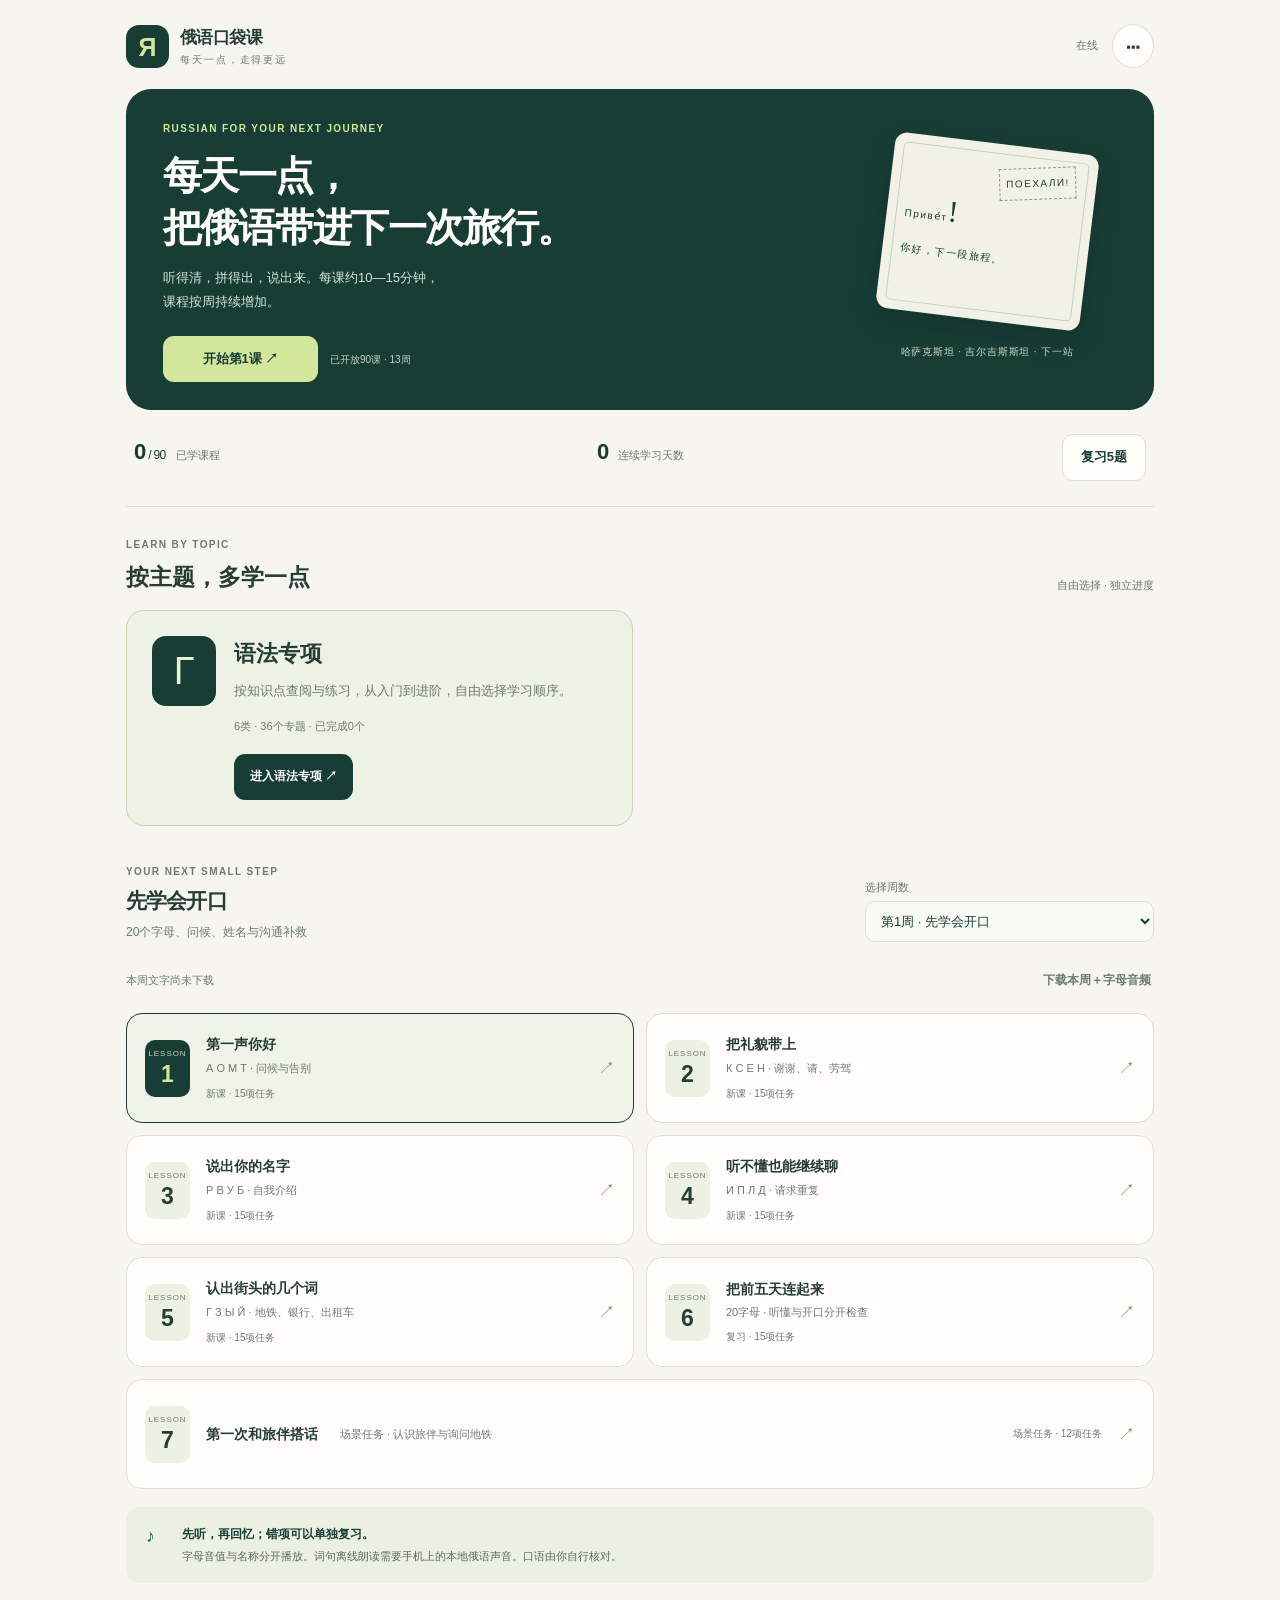
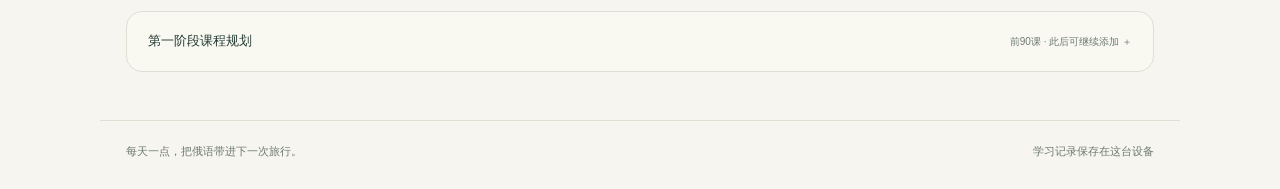
==== commit dc502d08: "V3.0" ====
--- a/index.html
+++ b/index.html
@@ -11,12 +11,14 @@
   <link rel="manifest" href="./manifest.webmanifest">
   <link rel="icon" href="./icon.svg" type="image/svg+xml">
   <link rel="apple-touch-icon" href="./icon-192.png">
-  <link rel="stylesheet" href="./styles.css?v=pocket-2-2">
+  <link rel="stylesheet" href="./styles.css?v=pocket-3-0">
   <link rel="preload" href="./assets/fonts/pocket-cyrillic.woff" as="font" type="font/woff" crossorigin>
-  <script src="./core.js?v=pocket-2-2" defer></script>
-  <script src="./loader.js?v=pocket-2-2" defer></script>
-  <script src="./audio.js?v=pocket-2-2" defer></script>
-  <script src="./app.js?v=pocket-2-2" defer></script>
+  <script src="./core.js?v=pocket-3-0" defer></script>
+  <script src="./loader.js?v=pocket-3-0" defer></script>
+  <script src="./audio.js?v=pocket-3-0" defer></script>
+  <script src="./modules.js?v=pocket-3-0" defer></script>
+  <script src="./module-ui.js?v=pocket-3-0" defer></script>
+  <script src="./app.js?v=pocket-3-0" defer></script>
 </head>
 <body>
   <a class="skip" href="#main">跳到学习内容</a>
@@ -34,11 +36,11 @@
     <label class="field-label" for="voiceSelect">俄语声音</label><select id="voiceSelect"></select>
     <p class="muted small">字母音值有固定录音。词句离线朗读取决于设备是否有本地俄语声音。</p>
     <button class="secondary wide" id="testVoice" data-voice-key="voice-test">试听「Приве́т!」</button>
-    <p class="muted small">v2.2：已加入静音模式播放兼容处理。请保持媒体音量；部分iOS版本的词句朗读仍可能需要关闭静音，以本机试听为准。</p>
-    <hr><h3>保留你的学习记录</h3><p class="muted small">完成记录、首次成绩和错项保存在当前浏览器。可以下载一份备份。</p>
+    <p class="muted small">v3.0：已加入语法专项，保留静音模式播放兼容处理。请保持媒体音量；部分iOS版本的词句朗读仍可能需要关闭静音，以本机试听为准。</p>
+    <hr><h3>保留你的学习记录</h3><p class="muted small">每日课程和拓展模块的记录、首次成绩与错项保存在当前浏览器。可以下载一份备份。</p>
     <button class="secondary wide" id="exportProgress">导出学习记录</button>
     <label class="secondary wide import-label">导入学习记录<input type="file" id="importProgress" accept="application/json,.json"></label>
-    <p class="muted small">导入会合并课号；同一课使用备份中的记录。导入后可撤销。</p>
+    <p class="muted small">导入会合并每日与专项记录；相同课程使用备份中的记录。导入后可撤销。</p>
     <button class="plain-button" id="undoImport" hidden>撤销上次导入</button>
     <hr><button class="secondary wide" id="checkUpdates">检查新课程与应用更新</button>
     <hr><h3>怎么安装到手机</h3><p class="muted small">用 Safari 打开 GitHub Pages 网址，从分享菜单添加到主屏幕。首页可下载一周课程和字母音频。词句声音还需要本地俄语语音。</p>
--- a/styles.css
+++ b/styles.css
@@ -24,3 +24,7 @@
 @media(max-width:650px){.week-intro{align-items:stretch;flex-direction:column}.week-picker{max-width:100%}.alphabet-grid{grid-template-columns:repeat(2,minmax(0,1fr))}.letters{grid-template-columns:repeat(2,minmax(0,1fr))}.stats-strip{gap:9px;align-items:center}.stats-text{gap:5px;flex-wrap:wrap;font-size:10px}.stats-strip .secondary{padding:10px;font-size:12px}.stats-text b{font-size:21px}.download-row{align-items:flex-start}.download-row .plain-button{padding-top:0;font-size:11px;flex-shrink:0}.hero h1{font-size:28px}.site-header{padding:18px}.container{padding:0 15px}.lesson-main{padding:20px 17px}.vocab-row{padding:12px 10px;gap:6px}.vocab-row .ru{font-size:22px}.vocab-row .usage{font-size:12px}.vocab-row .zh{font-size:13px}.phrase-card .ru{font-size:22px}.lead,.notes,.reading-note,.letter-details{font-size:13px;line-height:1.9}.lesson-sidebar{display:none}.lesson-layout{grid-template-columns:minmax(0,1fr)}.lesson-bottom .primary{width:auto}.toast{bottom:calc(32px + env(safe-area-inset-bottom))}.learn-tabs{position:relative}.question-text{font-size:23px}}
 @media(prefers-reduced-motion:reduce){.playing .sound-waves,.audio-loading svg{animation:none}*{scroll-behavior:auto!important}}
 .sticky-actions{flex-direction:row;align-items:center}.sticky-actions>span{text-align:left!important}.sticky-actions button{width:auto}.alphabet-page .reading-note{font-size:13px}
+.module-home{margin:30px 0 38px}.module-section-heading{display:flex;align-items:end;justify-content:space-between;gap:16px;margin-bottom:14px}.module-section-heading h2{font-size:23px;margin:6px 0 0}.module-entry-grid{display:grid;grid-template-columns:repeat(2,minmax(0,1fr));gap:14px}.module-entry{display:flex;gap:18px;padding:25px;border:1px solid #cad4b5;border-radius:18px;background:#eef2e4}.module-symbol{font-family:PocketCyrillic,sans-serif;font-size:38px;line-height:1;background:#173d35;color:#eef2cd;border-radius:14px;min-width:64px;height:70px;display:grid;place-items:center}.module-entry-copy{min-width:0}.module-entry h3{font-size:22px;margin:0 0 8px}.module-entry p{font-size:13px;line-height:1.85;margin:0 0 9px;color:var(--muted)}.module-entry small{font-size:11px;color:var(--muted)}.module-entry-actions{display:flex;align-items:center;gap:8px;flex-wrap:wrap;margin-top:16px}.module-entry .primary{font-size:12px;padding:11px 16px}.module-unavailable{display:flex;gap:15px;align-items:center;justify-content:space-between;border:1px solid var(--line);border-radius:12px;padding:12px 16px;font-size:12px;color:var(--muted)}
+.module-catalog{max-width:1080px}.module-hero{display:flex;justify-content:space-between;gap:30px;margin:20px 0 28px;align-items:center}.module-hero h1{font-size:38px;margin:9px 0 14px}.module-hero p{line-height:1.9;max-width:650px}.module-total{flex-shrink:0;text-align:right;min-width:100px}.module-total b{font-size:36px;display:block}.module-total b small{font-size:16px;font-weight:400;color:var(--muted)}.module-total span{font-size:11px;color:var(--muted)}.module-categories{display:flex;overflow-x:auto;gap:7px;padding:4px 0 14px;border-bottom:1px solid var(--line)}.module-categories button{border:1px solid var(--line);border-radius:24px;padding:9px 15px;white-space:nowrap;background:var(--white);font-size:13px;flex-shrink:0}.module-categories button.selected{background:var(--ink);color:var(--white);border-color:var(--ink)}.module-categories small{margin-left:5px;opacity:.65}.module-list-heading{display:flex;align-items:center;justify-content:space-between;gap:15px;margin:15px 0}.module-list-heading p{font-size:12px;color:var(--muted)}.module-topic-grid{display:grid;grid-template-columns:repeat(2,minmax(0,1fr));gap:14px}.module-topic{border:1px solid var(--line);border-radius:16px;background:var(--white);text-align:left;padding:22px;display:flex;flex-direction:column;color:var(--ink)}.module-topic:hover{border-color:#7d9870;background:#fafcf4}.module-topic-top,.module-topic-bottom{display:flex;align-items:center;justify-content:space-between;gap:10px}.module-category-label{font-size:11px;color:var(--muted)}.module-level{font-size:10px;padding:3px 8px;background:#e9f0db;color:#36533d;border-radius:6px}.module-level.advanced{background:#f3e9d6;color:#785b2d}.module-topic h2{font-size:21px;line-height:1.6;margin:14px 0 10px}.module-topic p{font-size:13px;color:var(--muted);line-height:1.85;margin:0 0 22px}.module-topic-bottom{font-size:11px;color:var(--muted);margin-top:auto;border-top:1px solid var(--line);padding-top:12px}.module-pagination{display:flex;justify-content:center;align-items:center;gap:22px;margin:28px 0 45px}.module-pagination span{font-size:12px;color:var(--muted)}button:disabled{cursor:default;opacity:.45}
+.module-lesson-nav{display:flex;gap:6px;margin-bottom:25px;border-bottom:1px solid var(--line);padding-bottom:12px}.module-lesson-nav button{border:0;border-radius:8px;padding:9px 15px;background:transparent;font-size:13px;color:var(--muted)}.module-lesson-nav button.selected{background:var(--pale);color:var(--ink);font-weight:600}.grammar-section{margin:30px 0;border-top:1px solid var(--line);padding-top:24px}.grammar-section h2{font-size:21px;line-height:1.7;margin:0 0 12px}.grammar-explanation{font-size:14px;line-height:2;white-space:pre-line;color:var(--muted)}.grammar-table-scroll{overflow-x:auto;border:1px solid var(--line);border-radius:12px;margin:18px 0;max-width:100%}.grammar-table{width:100%;border-collapse:collapse;font-size:13px;line-height:1.85}.grammar-table th,.grammar-table td{text-align:left;border-bottom:1px solid var(--line);padding:11px 13px;font-weight:400;vertical-align:top}.grammar-table thead th{background:#edf1e1;color:var(--ink);font-weight:600}.grammar-table tbody th{background:#fafbf5}.grammar-table tr:last-child th,.grammar-table tr:last-child td{border-bottom:0}.grammar-example{display:flex;align-items:center;justify-content:space-between;gap:12px;padding:15px 0;border-bottom:1px dashed var(--line)}.grammar-example>div{min-width:0}.grammar-example p{font-size:23px;line-height:1.8;margin:0 0 5px}.grammar-example span{font-size:13px;color:var(--muted);line-height:1.8}.module-prereqs{background:#f0f2e9;padding:10px 14px;border-radius:10px;font-size:12px;color:var(--muted);line-height:1.8}.module-prereqs button{padding:4px 8px;font-size:12px}.module-prereqs>span{display:block;font-size:11px}
+@media(max-width:760px){.module-entry-grid,.module-topic-grid{grid-template-columns:minmax(0,1fr)}.module-section-heading{align-items:start;flex-direction:column;gap:6px}.module-entry{padding:20px 16px;gap:14px}.module-entry h3{font-size:21px}.module-symbol{min-width:53px;height:61px;font-size:32px}.module-hero{gap:12px;align-items:flex-start}.module-hero h1{font-size:29px}.module-hero p{font-size:13px}.module-total{min-width:75px;margin-top:15px}.module-total b{font-size:28px}.module-topic{padding:20px}.module-topic h2{font-size:20px}.module-pagination{gap:15px}.module-pagination .secondary{padding:10px 15px}.module-lesson-nav button{padding:8px 12px}.grammar-section h2{font-size:20px}.grammar-explanation{font-size:14px}.grammar-table th,.grammar-table td{padding:10px 9px;font-size:12px}.grammar-example p{font-size:21px}.module-home{margin:25px 0 32px}.module-section-heading h2{font-size:22px}}
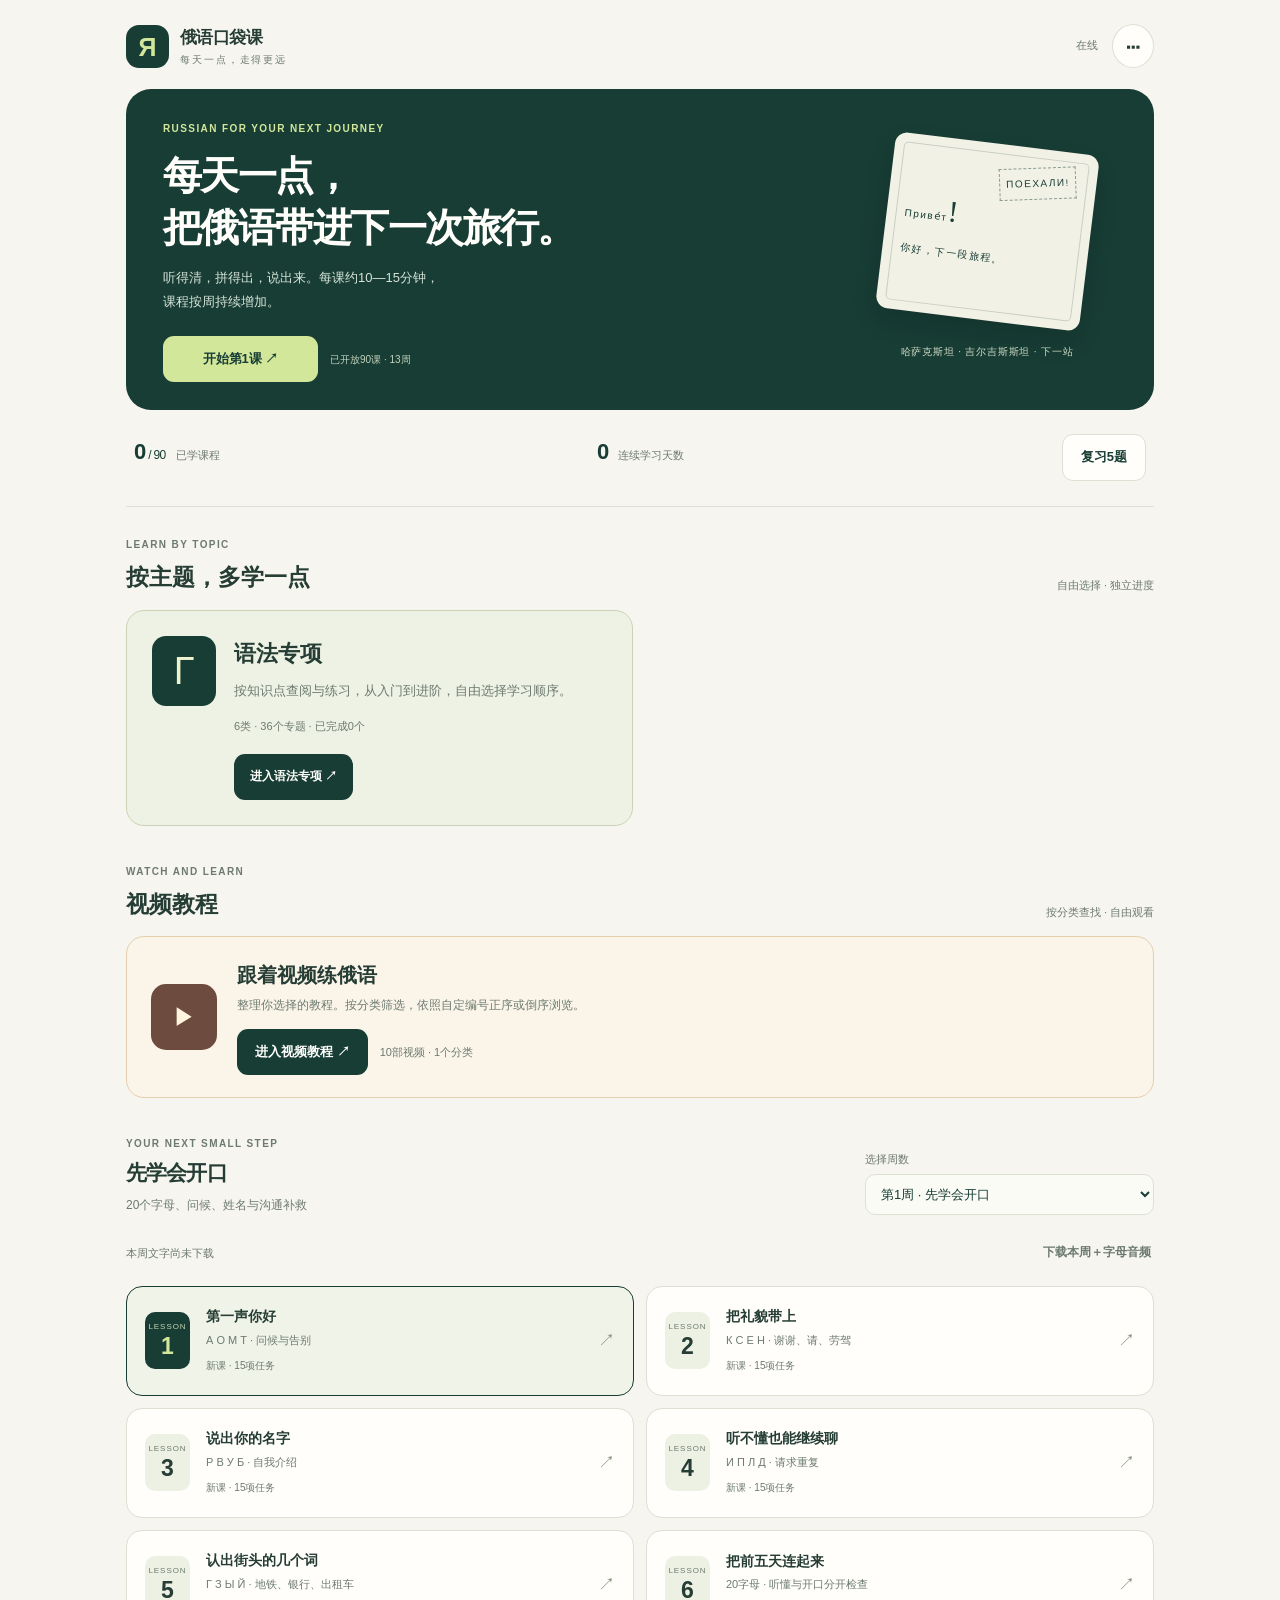
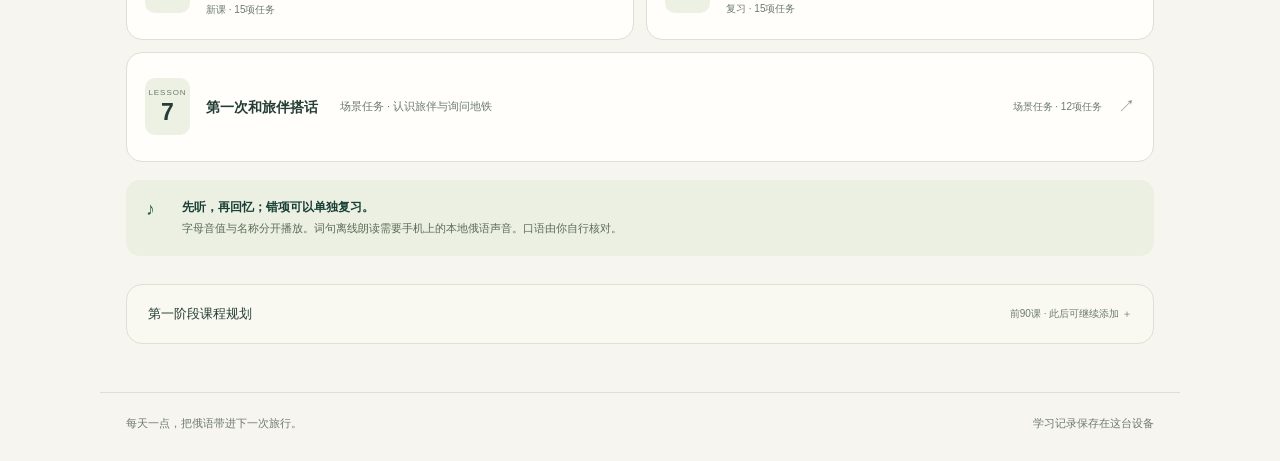
==== commit 7fc5dda3: "v3.2" ====
--- a/index.html
+++ b/index.html
@@ -11,14 +11,16 @@
   <link rel="manifest" href="./manifest.webmanifest">
   <link rel="icon" href="./icon.svg" type="image/svg+xml">
   <link rel="apple-touch-icon" href="./icon-192.png">
-  <link rel="stylesheet" href="./styles.css?v=pocket-3-0">
+  <link rel="stylesheet" href="./styles.css?v=pocket-3-2">
   <link rel="preload" href="./assets/fonts/pocket-cyrillic.woff" as="font" type="font/woff" crossorigin>
-  <script src="./core.js?v=pocket-3-0" defer></script>
-  <script src="./loader.js?v=pocket-3-0" defer></script>
-  <script src="./audio.js?v=pocket-3-0" defer></script>
-  <script src="./modules.js?v=pocket-3-0" defer></script>
-  <script src="./module-ui.js?v=pocket-3-0" defer></script>
-  <script src="./app.js?v=pocket-3-0" defer></script>
+  <script src="./core.js?v=pocket-3-2" defer></script>
+  <script src="./loader.js?v=pocket-3-2" defer></script>
+  <script src="./audio.js?v=pocket-3-2" defer></script>
+  <script src="./modules.js?v=pocket-3-2" defer></script>
+  <script src="./module-ui.js?v=pocket-3-2" defer></script>
+  <script src="./videos.js?v=pocket-3-2" defer></script>
+  <script src="./video-ui.js?v=pocket-3-2" defer></script>
+  <script src="./app.js?v=pocket-3-2" defer></script>
 </head>
 <body>
   <a class="skip" href="#main">跳到学习内容</a>
@@ -36,7 +38,7 @@
     <label class="field-label" for="voiceSelect">俄语声音</label><select id="voiceSelect"></select>
     <p class="muted small">字母音值有固定录音。词句离线朗读取决于设备是否有本地俄语声音。</p>
     <button class="secondary wide" id="testVoice" data-voice-key="voice-test">试听「Приве́т!」</button>
-    <p class="muted small">v3.0：已加入语法专项，保留静音模式播放兼容处理。请保持媒体音量；部分iOS版本的词句朗读仍可能需要关闭静音，以本机试听为准。</p>
+    <p class="muted small">v3.2：新增视频教程，分类标签来自视频文件，支持正序／倒序与单页播放；保留辅音拼读录音、语法专项和静音模式兼容处理。请保持媒体音量；部分iOS版本的词句朗读仍可能需要关闭静音，以本机试听为准。</p>
     <hr><h3>保留你的学习记录</h3><p class="muted small">每日课程和拓展模块的记录、首次成绩与错项保存在当前浏览器。可以下载一份备份。</p>
     <button class="secondary wide" id="exportProgress">导出学习记录</button>
     <label class="secondary wide import-label">导入学习记录<input type="file" id="importProgress" accept="application/json,.json"></label>
--- a/styles.css
+++ b/styles.css
@@ -19,6 +19,7 @@
 .sticky-actions{position:sticky;bottom:0;background:#fffefbf5;backdrop-filter:blur(10px);padding:15px 0 calc(12px + env(safe-area-inset-bottom));z-index:2;display:flex;flex-wrap:wrap;gap:8px}.sticky-actions>span{flex:1 0 100%}.sticky-actions button:last-child{margin-left:auto}
 .week-picker{font-size:11px;color:var(--muted);max-width:290px}.week-picker select{max-width:100%;font-size:13px;margin-top:5px}.download-row{display:flex;align-items:center;justify-content:space-between;gap:12px;margin:0 0 12px}.stats-text small{font-size:12px;font-weight:400}
 .alphabet-grid{display:grid;grid-template-columns:repeat(4,minmax(0,1fr));gap:10px}.alphabet-page{max-width:950px}.alphabet-page>.lead{max-width:700px}.letter-face{display:flex;flex-direction:column;align-items:center;justify-content:center;width:100%;background:transparent;border:0;border-radius:8px;padding:6px;min-height:80px}.letter strong{font-family:PocketCyrillic,sans-serif;font-size:32px;line-height:1.7}.letter-face svg{width:18px;height:18px}.letter details{border-top:1px solid var(--line);margin-top:6px;padding-top:6px;font-size:12px;text-align:left}.letter details summary{cursor:pointer;min-height:44px;display:flex;align-items:center;justify-content:center;font-size:11px}.letter details p{line-height:1.9}.letter small{font-size:12px}
+.letter-syllable{display:block;font-family:PocketCyrillic,sans-serif;font-size:15px;color:var(--green);line-height:1.8}.alphabet-page>[data-download-alphabet]{margin:5px 0 15px}
 textarea{display:block;width:100%;box-sizing:border-box;border:1.5px solid #a9b79f;border-radius:12px;background:white;padding:13px 14px;font-size:22px;color:var(--ink);resize:vertical;min-height:90px;scroll-margin:20px}textarea:focus{outline:3px solid #d3e79b;outline-offset:2px}.copy-reference{font-size:24px;background:var(--pale);padding:12px;border-radius:10px}.writing-diff{font-size:22px;white-space:pre-wrap}.writing-diff del{background:#f8d9d1;color:#8a2717;text-decoration:line-through}.writing-diff ins{background:#dcebb6;color:#194d30;text-decoration:none}.import-label{margin-top:10px;cursor:pointer}.import-label input{max-width:100%;font-size:12px}.reference{white-space:pre-line}.question-text{line-height:1.85}.feedback .primary{margin-top:10px}
 [hidden]{display:none!important}
 @media(max-width:650px){.week-intro{align-items:stretch;flex-direction:column}.week-picker{max-width:100%}.alphabet-grid{grid-template-columns:repeat(2,minmax(0,1fr))}.letters{grid-template-columns:repeat(2,minmax(0,1fr))}.stats-strip{gap:9px;align-items:center}.stats-text{gap:5px;flex-wrap:wrap;font-size:10px}.stats-strip .secondary{padding:10px;font-size:12px}.stats-text b{font-size:21px}.download-row{align-items:flex-start}.download-row .plain-button{padding-top:0;font-size:11px;flex-shrink:0}.hero h1{font-size:28px}.site-header{padding:18px}.container{padding:0 15px}.lesson-main{padding:20px 17px}.vocab-row{padding:12px 10px;gap:6px}.vocab-row .ru{font-size:22px}.vocab-row .usage{font-size:12px}.vocab-row .zh{font-size:13px}.phrase-card .ru{font-size:22px}.lead,.notes,.reading-note,.letter-details{font-size:13px;line-height:1.9}.lesson-sidebar{display:none}.lesson-layout{grid-template-columns:minmax(0,1fr)}.lesson-bottom .primary{width:auto}.toast{bottom:calc(32px + env(safe-area-inset-bottom))}.learn-tabs{position:relative}.question-text{font-size:23px}}
@@ -28,3 +29,5 @@
 .module-catalog{max-width:1080px}.module-hero{display:flex;justify-content:space-between;gap:30px;margin:20px 0 28px;align-items:center}.module-hero h1{font-size:38px;margin:9px 0 14px}.module-hero p{line-height:1.9;max-width:650px}.module-total{flex-shrink:0;text-align:right;min-width:100px}.module-total b{font-size:36px;display:block}.module-total b small{font-size:16px;font-weight:400;color:var(--muted)}.module-total span{font-size:11px;color:var(--muted)}.module-categories{display:flex;overflow-x:auto;gap:7px;padding:4px 0 14px;border-bottom:1px solid var(--line)}.module-categories button{border:1px solid var(--line);border-radius:24px;padding:9px 15px;white-space:nowrap;background:var(--white);font-size:13px;flex-shrink:0}.module-categories button.selected{background:var(--ink);color:var(--white);border-color:var(--ink)}.module-categories small{margin-left:5px;opacity:.65}.module-list-heading{display:flex;align-items:center;justify-content:space-between;gap:15px;margin:15px 0}.module-list-heading p{font-size:12px;color:var(--muted)}.module-topic-grid{display:grid;grid-template-columns:repeat(2,minmax(0,1fr));gap:14px}.module-topic{border:1px solid var(--line);border-radius:16px;background:var(--white);text-align:left;padding:22px;display:flex;flex-direction:column;color:var(--ink)}.module-topic:hover{border-color:#7d9870;background:#fafcf4}.module-topic-top,.module-topic-bottom{display:flex;align-items:center;justify-content:space-between;gap:10px}.module-category-label{font-size:11px;color:var(--muted)}.module-level{font-size:10px;padding:3px 8px;background:#e9f0db;color:#36533d;border-radius:6px}.module-level.advanced{background:#f3e9d6;color:#785b2d}.module-topic h2{font-size:21px;line-height:1.6;margin:14px 0 10px}.module-topic p{font-size:13px;color:var(--muted);line-height:1.85;margin:0 0 22px}.module-topic-bottom{font-size:11px;color:var(--muted);margin-top:auto;border-top:1px solid var(--line);padding-top:12px}.module-pagination{display:flex;justify-content:center;align-items:center;gap:22px;margin:28px 0 45px}.module-pagination span{font-size:12px;color:var(--muted)}button:disabled{cursor:default;opacity:.45}
 .module-lesson-nav{display:flex;gap:6px;margin-bottom:25px;border-bottom:1px solid var(--line);padding-bottom:12px}.module-lesson-nav button{border:0;border-radius:8px;padding:9px 15px;background:transparent;font-size:13px;color:var(--muted)}.module-lesson-nav button.selected{background:var(--pale);color:var(--ink);font-weight:600}.grammar-section{margin:30px 0;border-top:1px solid var(--line);padding-top:24px}.grammar-section h2{font-size:21px;line-height:1.7;margin:0 0 12px}.grammar-explanation{font-size:14px;line-height:2;white-space:pre-line;color:var(--muted)}.grammar-table-scroll{overflow-x:auto;border:1px solid var(--line);border-radius:12px;margin:18px 0;max-width:100%}.grammar-table{width:100%;border-collapse:collapse;font-size:13px;line-height:1.85}.grammar-table th,.grammar-table td{text-align:left;border-bottom:1px solid var(--line);padding:11px 13px;font-weight:400;vertical-align:top}.grammar-table thead th{background:#edf1e1;color:var(--ink);font-weight:600}.grammar-table tbody th{background:#fafbf5}.grammar-table tr:last-child th,.grammar-table tr:last-child td{border-bottom:0}.grammar-example{display:flex;align-items:center;justify-content:space-between;gap:12px;padding:15px 0;border-bottom:1px dashed var(--line)}.grammar-example>div{min-width:0}.grammar-example p{font-size:23px;line-height:1.8;margin:0 0 5px}.grammar-example span{font-size:13px;color:var(--muted);line-height:1.8}.module-prereqs{background:#f0f2e9;padding:10px 14px;border-radius:10px;font-size:12px;color:var(--muted);line-height:1.8}.module-prereqs button{padding:4px 8px;font-size:12px}.module-prereqs>span{display:block;font-size:11px}
 @media(max-width:760px){.module-entry-grid,.module-topic-grid{grid-template-columns:minmax(0,1fr)}.module-section-heading{align-items:start;flex-direction:column;gap:6px}.module-entry{padding:20px 16px;gap:14px}.module-entry h3{font-size:21px}.module-symbol{min-width:53px;height:61px;font-size:32px}.module-hero{gap:12px;align-items:flex-start}.module-hero h1{font-size:29px}.module-hero p{font-size:13px}.module-total{min-width:75px;margin-top:15px}.module-total b{font-size:28px}.module-topic{padding:20px}.module-topic h2{font-size:20px}.module-pagination{gap:15px}.module-pagination .secondary{padding:10px 15px}.module-lesson-nav button{padding:8px 12px}.grammar-section h2{font-size:20px}.grammar-explanation{font-size:14px}.grammar-table th,.grammar-table td{padding:10px 9px;font-size:12px}.grammar-example p{font-size:21px}.module-home{margin:25px 0 32px}.module-section-heading h2{font-size:22px}}
+.video-entry{display:flex;gap:20px;padding:22px 24px;border:1px solid #e3cfad;border-radius:18px;background:#fbf5e9;align-items:center}.video-symbol{width:66px;height:66px;flex-shrink:0;display:grid;place-items:center;background:#6e4b3f;color:#fff4dd;border-radius:15px;font-size:23px}.video-entry h3{font-size:20px;margin:0 0 4px}.video-entry p{font-size:12px;color:var(--muted);margin:0 0 12px;line-height:1.8}.video-entry small{margin-left:12px;color:var(--muted);font-size:11px}.video-page{max-width:980px}.video-heading{margin:26px 0 22px}.video-heading h1,.video-detail h1{font-size:clamp(27px,4vw,37px);line-height:1.35;margin:6px 0 10px}.video-heading p,.video-detail>p{font-size:13px;color:var(--muted);line-height:1.9}.video-categories{display:flex;gap:8px;overflow-x:auto;padding:4px 0 16px;border-bottom:1px solid var(--line)}.video-categories button{background:var(--white);border:1px solid var(--line);padding:9px 15px;min-height:44px;white-space:nowrap;border-radius:25px;font-size:12px}.video-categories button.selected{background:var(--ink);border-color:var(--ink);color:white}.video-toolbar{display:flex;justify-content:space-between;align-items:center;gap:12px;margin:17px 0;color:var(--muted);font-size:12px}.video-toolbar label{display:flex;align-items:center;gap:8px;white-space:nowrap}.video-toolbar select{width:auto;max-width:235px}.video-list{display:grid;gap:11px}.video-card{width:100%;text-align:left;display:flex;align-items:center;gap:17px;padding:18px;border:1px solid var(--line);border-radius:16px;background:var(--white)}.video-card:hover{border-color:#8b997c}.video-card-play{width:65px;height:55px;display:grid;place-items:center;flex-shrink:0;background:#e9eddf;color:var(--ink);border-radius:10px}.video-card-copy{display:flex;flex:1;flex-direction:column;gap:6px;min-width:0}.video-card strong{font-size:17px;line-height:1.5}.video-card small{font-size:12px;color:var(--muted);line-height:1.6}.video-card em{font-style:normal;color:#778475;font-size:11px}.video-card-tags{display:flex;gap:6px;flex-wrap:wrap}.video-card-tags span{background:#eaf0db;color:#3c5b48;padding:2px 8px;border-radius:6px;font-size:10px}.video-empty{padding:36px 10px;color:var(--muted);text-align:center}.video-detail{max-width:880px;margin:26px auto 40px}.video-frame{width:100%;aspect-ratio:16/9;background:#182622;border-radius:15px;overflow:hidden;margin-top:22px}.video-frame iframe{display:block;border:0;width:100%;height:100%}.video-detail-actions{display:flex;justify-content:space-between;align-items:center;gap:16px;margin-top:18px}.video-detail-actions span{font-size:11px;color:var(--muted)}
+@media(max-width:650px){.video-entry{padding:18px 15px;gap:12px}.video-symbol{width:49px;height:55px}.video-entry h3{font-size:18px}.video-entry .primary{padding:10px 13px}.video-entry small{display:block;margin:7px 0 0}.video-card{padding:13px;gap:10px}.video-card-play{width:45px;height:49px}.video-card strong{font-size:14px}.video-card small{font-size:11px}.video-toolbar{align-items:flex-start;flex-direction:column}.video-toolbar select{font-size:12px}.video-detail-actions{align-items:flex-start;flex-direction:column}.video-frame{border-radius:10px}}
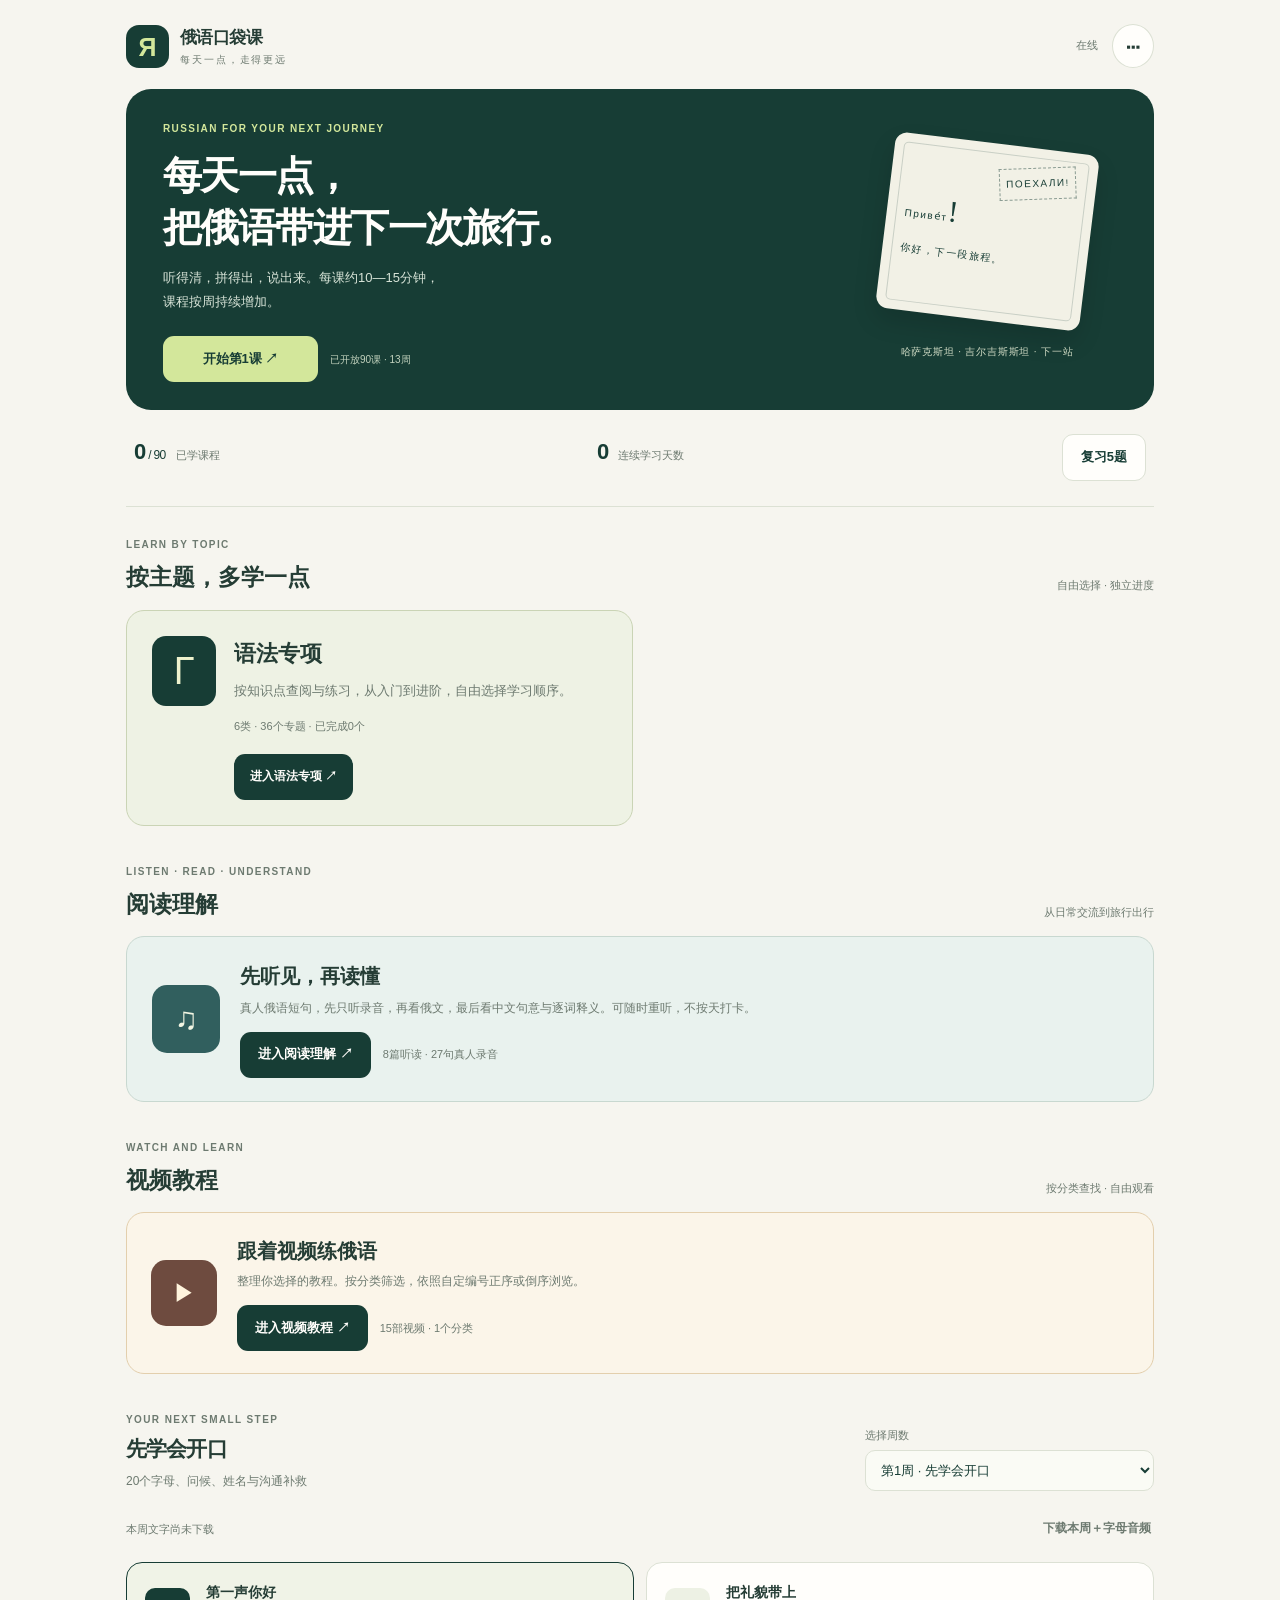
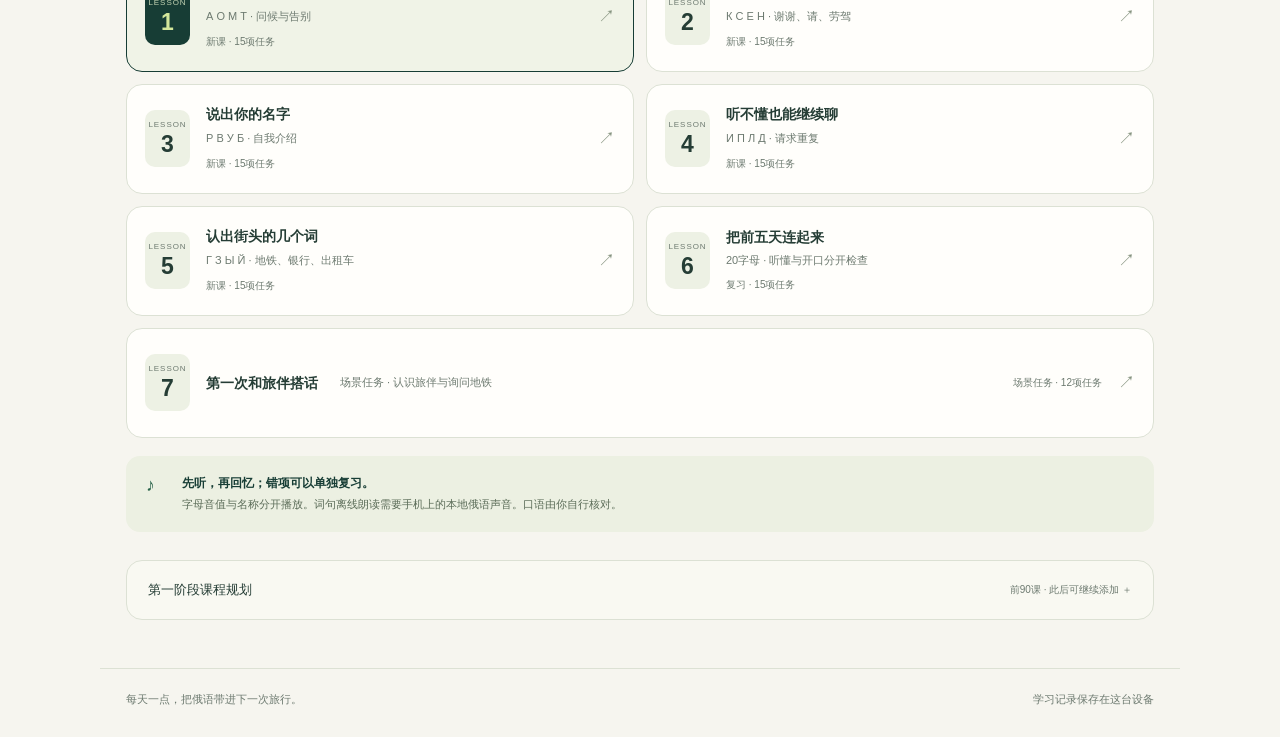
==== commit e744cd86: "Add progressive Russian listening and reading module" ====
--- a/index.html
+++ b/index.html
@@ -11,16 +11,18 @@
   <link rel="manifest" href="./manifest.webmanifest">
   <link rel="icon" href="./icon.svg" type="image/svg+xml">
   <link rel="apple-touch-icon" href="./icon-192.png">
-  <link rel="stylesheet" href="./styles.css?v=pocket-3-2">
+  <link rel="stylesheet" href="./styles.css?v=pocket-3-3">
   <link rel="preload" href="./assets/fonts/pocket-cyrillic.woff" as="font" type="font/woff" crossorigin>
-  <script src="./core.js?v=pocket-3-2" defer></script>
-  <script src="./loader.js?v=pocket-3-2" defer></script>
-  <script src="./audio.js?v=pocket-3-2" defer></script>
-  <script src="./modules.js?v=pocket-3-2" defer></script>
-  <script src="./module-ui.js?v=pocket-3-2" defer></script>
-  <script src="./videos.js?v=pocket-3-2" defer></script>
-  <script src="./video-ui.js?v=pocket-3-2" defer></script>
-  <script src="./app.js?v=pocket-3-2" defer></script>
+  <script src="./core.js?v=pocket-3-3" defer></script>
+  <script src="./loader.js?v=pocket-3-3" defer></script>
+  <script src="./audio.js?v=pocket-3-3" defer></script>
+  <script src="./modules.js?v=pocket-3-3" defer></script>
+  <script src="./module-ui.js?v=pocket-3-3" defer></script>
+  <script src="./videos.js?v=pocket-3-3" defer></script>
+  <script src="./video-ui.js?v=pocket-3-3" defer></script>
+  <script src="./reading.js?v=pocket-3-3" defer></script>
+  <script src="./reading-ui.js?v=pocket-3-3" defer></script>
+  <script src="./app.js?v=pocket-3-3" defer></script>
 </head>
 <body>
   <a class="skip" href="#main">跳到学习内容</a>
@@ -38,7 +40,7 @@
     <label class="field-label" for="voiceSelect">俄语声音</label><select id="voiceSelect"></select>
     <p class="muted small">字母音值有固定录音。词句离线朗读取决于设备是否有本地俄语声音。</p>
     <button class="secondary wide" id="testVoice" data-voice-key="voice-test">试听「Приве́т!」</button>
-    <p class="muted small">v3.2：新增视频教程，分类标签来自视频文件，支持正序／倒序与单页播放；保留辅音拼读录音、语法专项和静音模式兼容处理。请保持媒体音量；部分iOS版本的词句朗读仍可能需要关闭静音，以本机试听为准。</p>
+    <p class="muted small">v3.3：新增真人录音阅读理解，按“只听 → 俄文 → 中文与词义”分步学习，可保存音频离线重听。请保持媒体音量；部分iOS版本的系统词句朗读仍可能需要关闭静音，以本机试听为准。</p>
     <hr><h3>保留你的学习记录</h3><p class="muted small">每日课程和拓展模块的记录、首次成绩与错项保存在当前浏览器。可以下载一份备份。</p>
     <button class="secondary wide" id="exportProgress">导出学习记录</button>
     <label class="secondary wide import-label">导入学习记录<input type="file" id="importProgress" accept="application/json,.json"></label>
--- a/styles.css
+++ b/styles.css
@@ -31,3 +31,5 @@
 @media(max-width:760px){.module-entry-grid,.module-topic-grid{grid-template-columns:minmax(0,1fr)}.module-section-heading{align-items:start;flex-direction:column;gap:6px}.module-entry{padding:20px 16px;gap:14px}.module-entry h3{font-size:21px}.module-symbol{min-width:53px;height:61px;font-size:32px}.module-hero{gap:12px;align-items:flex-start}.module-hero h1{font-size:29px}.module-hero p{font-size:13px}.module-total{min-width:75px;margin-top:15px}.module-total b{font-size:28px}.module-topic{padding:20px}.module-topic h2{font-size:20px}.module-pagination{gap:15px}.module-pagination .secondary{padding:10px 15px}.module-lesson-nav button{padding:8px 12px}.grammar-section h2{font-size:20px}.grammar-explanation{font-size:14px}.grammar-table th,.grammar-table td{padding:10px 9px;font-size:12px}.grammar-example p{font-size:21px}.module-home{margin:25px 0 32px}.module-section-heading h2{font-size:22px}}
 .video-entry{display:flex;gap:20px;padding:22px 24px;border:1px solid #e3cfad;border-radius:18px;background:#fbf5e9;align-items:center}.video-symbol{width:66px;height:66px;flex-shrink:0;display:grid;place-items:center;background:#6e4b3f;color:#fff4dd;border-radius:15px;font-size:23px}.video-entry h3{font-size:20px;margin:0 0 4px}.video-entry p{font-size:12px;color:var(--muted);margin:0 0 12px;line-height:1.8}.video-entry small{margin-left:12px;color:var(--muted);font-size:11px}.video-page{max-width:980px}.video-heading{margin:26px 0 22px}.video-heading h1,.video-detail h1{font-size:clamp(27px,4vw,37px);line-height:1.35;margin:6px 0 10px}.video-heading p,.video-detail>p{font-size:13px;color:var(--muted);line-height:1.9}.video-categories{display:flex;gap:8px;overflow-x:auto;padding:4px 0 16px;border-bottom:1px solid var(--line)}.video-categories button{background:var(--white);border:1px solid var(--line);padding:9px 15px;min-height:44px;white-space:nowrap;border-radius:25px;font-size:12px}.video-categories button.selected{background:var(--ink);border-color:var(--ink);color:white}.video-toolbar{display:flex;justify-content:space-between;align-items:center;gap:12px;margin:17px 0;color:var(--muted);font-size:12px}.video-toolbar label{display:flex;align-items:center;gap:8px;white-space:nowrap}.video-toolbar select{width:auto;max-width:235px}.video-list{display:grid;gap:11px}.video-card{width:100%;text-align:left;display:flex;align-items:center;gap:17px;padding:18px;border:1px solid var(--line);border-radius:16px;background:var(--white)}.video-card:hover{border-color:#8b997c}.video-card-play{width:65px;height:55px;display:grid;place-items:center;flex-shrink:0;background:#e9eddf;color:var(--ink);border-radius:10px}.video-card-copy{display:flex;flex:1;flex-direction:column;gap:6px;min-width:0}.video-card strong{font-size:17px;line-height:1.5}.video-card small{font-size:12px;color:var(--muted);line-height:1.6}.video-card em{font-style:normal;color:#778475;font-size:11px}.video-card-tags{display:flex;gap:6px;flex-wrap:wrap}.video-card-tags span{background:#eaf0db;color:#3c5b48;padding:2px 8px;border-radius:6px;font-size:10px}.video-empty{padding:36px 10px;color:var(--muted);text-align:center}.video-detail{max-width:880px;margin:26px auto 40px}.video-frame{width:100%;aspect-ratio:16/9;background:#182622;border-radius:15px;overflow:hidden;margin-top:22px}.video-frame iframe{display:block;border:0;width:100%;height:100%}.video-detail-actions{display:flex;justify-content:space-between;align-items:center;gap:16px;margin-top:18px}.video-detail-actions span{font-size:11px;color:var(--muted)}
 @media(max-width:650px){.video-entry{padding:18px 15px;gap:12px}.video-symbol{width:49px;height:55px}.video-entry h3{font-size:18px}.video-entry .primary{padding:10px 13px}.video-entry small{display:block;margin:7px 0 0}.video-card{padding:13px;gap:10px}.video-card-play{width:45px;height:49px}.video-card strong{font-size:14px}.video-card small{font-size:11px}.video-toolbar{align-items:flex-start;flex-direction:column}.video-toolbar select{font-size:12px}.video-detail-actions{align-items:flex-start;flex-direction:column}.video-frame{border-radius:10px}}
+.reading-entry{display:flex;gap:20px;padding:23px 25px;border:1px solid #c8d8d0;border-radius:18px;background:#e9f2ee;align-items:center}.reading-symbol{width:68px;height:68px;flex-shrink:0;display:grid;place-items:center;background:#315f5e;color:#f2f6e3;border-radius:15px;font-size:31px}.reading-entry h3{font-size:20px;margin:0 0 5px}.reading-entry p{font-size:12px;line-height:1.85;color:var(--muted);margin:0 0 12px}.reading-entry small{margin-left:12px;font-size:11px;color:var(--muted)}.reading-page{max-width:950px}.reading-heading{margin:24px 0}.reading-heading h1,.reading-detail h1{font-size:clamp(28px,4vw,38px);line-height:1.35;margin:6px 0 10px}.reading-heading p,.reading-intro{font-size:13px;color:var(--muted);line-height:1.9;max-width:700px}.reading-categories{display:flex;gap:8px;border-bottom:1px solid var(--line);padding:4px 0 15px}.reading-categories button{background:var(--white);border:1px solid var(--line);border-radius:25px;padding:9px 16px;min-height:44px;font-size:12px}.reading-categories button.selected{background:var(--ink);color:#fff;border-color:var(--ink)}.reading-list{display:grid;gap:11px;margin-top:18px}.reading-card{display:flex;align-items:center;gap:17px;text-align:left;background:var(--white);border:1px solid var(--line);border-radius:16px;padding:19px;width:100%}.reading-card:hover{border-color:#83a497}.reading-card-number{display:grid;place-items:center;background:#dcece4;color:var(--ink);border-radius:11px;font-size:22px;min-width:58px;height:61px}.reading-card-copy{display:flex;flex:1;min-width:0;flex-direction:column;gap:3px}.reading-card-copy small{color:#477366;font-size:11px}.reading-card-copy strong{font-size:17px}.reading-card-copy>span{font-size:12px;color:var(--muted)}.reading-card-finish{font-size:11px;color:var(--green);white-space:nowrap}.reading-detail{max-width:820px;margin:23px auto 50px}.reading-steps{padding:0;list-style:none;display:grid;grid-template-columns:repeat(3,minmax(0,1fr));gap:7px;margin:26px 0 20px}.reading-steps li{display:flex;align-items:center;gap:7px;border:1px solid var(--line);border-radius:10px;background:#f8faf4;padding:10px;font-size:11px;color:var(--muted);min-height:56px}.reading-steps li span{display:grid;place-items:center;border-radius:50%;background:#e3e9df;min-width:25px;height:25px;font-weight:700}.reading-steps li.current{background:var(--ink);color:#fff;border-color:var(--ink)}.reading-steps li.current span{background:var(--lime);color:var(--ink)}.reading-steps li.done span{background:#d6e8c5;color:var(--ink)}.reading-instruction{font-size:13px;color:var(--ink);background:#e9f2ee;border-radius:12px;padding:13px 17px;margin-bottom:17px}.reading-segments{display:grid;gap:13px}.reading-segment{border:1px solid var(--line);border-radius:15px;background:var(--white);padding:19px 21px}.reading-segment-head{display:flex;align-items:center;justify-content:space-between;gap:15px;font-size:12px;font-weight:650;color:var(--muted)}.reading-play{display:inline-flex;align-items:center;gap:8px;border:1px solid #b7cdbb;background:#e7f0e5;border-radius:11px;padding:9px 14px;min-height:48px;font-size:12px;color:var(--ink)}.reading-play svg{width:19px;height:19px}.reading-ru{font-size:24px;line-height:1.8;margin:17px 0 7px;color:var(--ink)}.reading-zh{font-size:14px;margin:7px 0 12px}.reading-gloss{display:flex;flex-wrap:wrap;gap:7px;margin:12px 0}.reading-gloss>div{display:flex;flex-direction:column;background:#f0f4e9;border-radius:9px;padding:6px 10px;min-width:88px}.reading-gloss dt{font-size:15px;color:var(--ink)}.reading-gloss dd{font-size:11px;color:var(--muted);margin:0}.reading-credit{font-size:10px;color:var(--muted);margin:14px 0 0}.reading-actions{margin-top:15px}.reading-download{border-top:1px solid var(--line);margin-top:25px;padding-top:22px}.reading-download p{font-size:11px;color:var(--muted);line-height:1.8}
+@media(max-width:650px){.reading-entry{padding:18px 15px;gap:12px}.reading-symbol{width:49px;height:55px;font-size:24px}.reading-entry h3{font-size:18px}.reading-entry small{display:block;margin:7px 0 0}.reading-card{padding:13px;gap:10px}.reading-card-number{min-width:43px;height:50px;font-size:17px}.reading-card-copy strong{font-size:15px}.reading-card-copy>span{font-size:11px}.reading-card-finish{font-size:10px}.reading-steps li{flex-direction:column;align-items:flex-start;font-size:10px;line-height:1.35;padding:8px 6px}.reading-segment{padding:15px}.reading-ru{font-size:21px}.reading-download .secondary{width:100%}}
